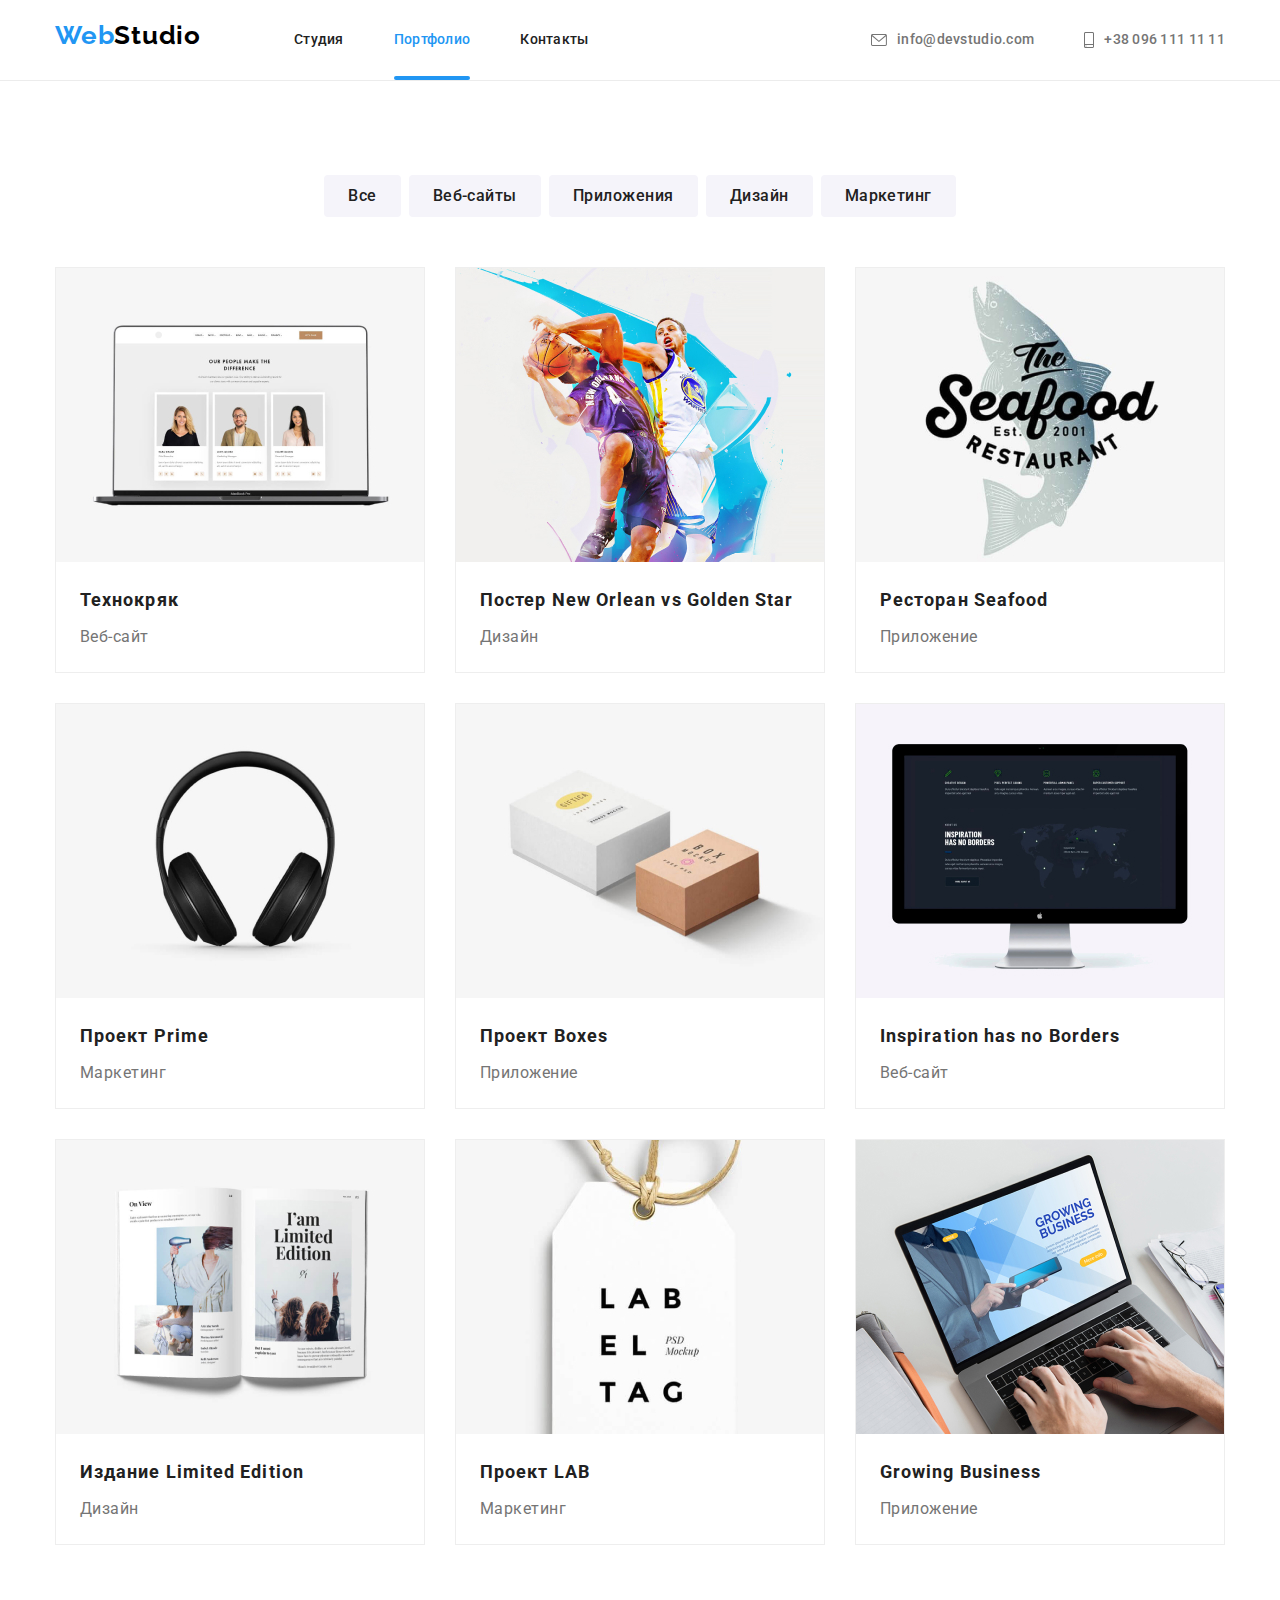
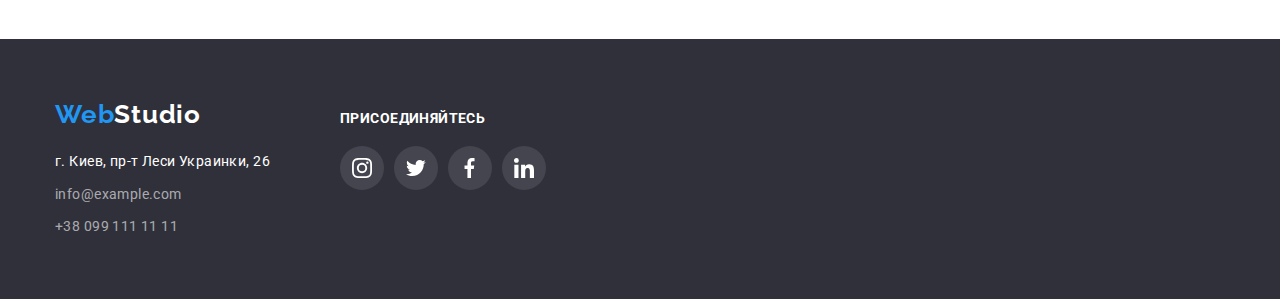
==== portfolio.html @ 7f2e3538 "перенос файлов из прошлой д/з" ====
<!DOCTYPE html>
<html lang="ru">
  <head>
    <meta charset="UTF-8" />
    <meta http-equiv="X-UA-Compatible" content="IE=edge" />
    <meta name="viewport" content="width=device-width, initial-scale=1.0" />
    <title>WebStudio</title>
    <link
      href="https://fonts.googleapis.com/css2?family=Raleway:wght@700&family=Roboto:wght@400;500;700&display=swap"
      rel="stylesheet"
    />
    <link
      rel="stylesheet"
      href="https://cdnjs.cloudflare.com/ajax/libs/modern-normalize/1.1.0/modern-normalize.min.css"
    />
    <link rel="stylesheet" href="./css/main.css" />
    <!-- <link rel="stylesheet" href="./css/common.css" /> -->
  </head>
  <body>
    <!-- Шапка сайта -->
    <header class="header">
      <div class="container header-container">
        <nav class="flex-nav">
          <a href="" class="logo-header"><span class="blue">Web</span>Studio</a>
          <ul class="header-list list">
            <li class="item">
              <a href="./index.html" class="nav-link">Студия</a>
            </li>
            <li class="item">
              <a href="./portfolio.html" class="nav-link current">Портфолио</a>
            </li>
            <li class="item"><a href="" class="nav-link">Контакты</a></li>
          </ul>
        </nav>
        <div class="contacts-container">
          <ul class="contacts-list list">
            <li class="item">
              <a href="mailto:info@devstudio.com" class="link">
                <svg class="icon-envelope">
                  <use href="./images/icon-svg/sprite.svg#icon-envelope"></use>
                </svg>
                info@devstudio.com
              </a>
            </li>
            <li class="item">
              <a href="tel:+380961111111" class="link">
                <svg class="icon-smartphone">
                  <use href="./images/icon-svg/sprite.svg#icon-smartphone"></use>
                </svg>
                +38 096 111 11 11
              </a>
            </li>
          </ul>
        </div>
      </div>
    </header>

    <!-- Секция Main -->
    <main>
      <section class="section-padding">
        <div class="container">
          <ul class="section-margin">
            <li class="blue-button link">
              <button type="button" class="colour-button link">Все</button>
            </li>
            <li class="blue-button link">
              <button type="button" class="colour-button link">Веб-сайты</button>
            </li>
            <li class="blue-button link">
              <button type="button" class="colour-button link">Приложения</button>
            </li>
            <li class="blue-button link">
              <button type="button" class="colour-button link">Дизайн</button>
            </li>
            <li class="blue-button link">
              <button type="button" class="colour-button link">Маркетинг</button>
            </li>
          </ul>
          <ul class="main-flex">
            <li class="item">
              <div class="galery-thumb">
                <img src="./images/tech.jpg" alt="Технокряк" width="370px" />
                <p class="thumb-text">
                  Технокряк это современная площадка распространения коронавируса. Компании
                  используют эту платформу для цифрового шпионажа и атак на защищённые сервера
                  конкурентов.
                </p>
              </div>
              <div class="main-padding">
                <h3 class="heading-title">Технокряк</h3>
                <p class="text-title">Веб-сайт</p>
              </div>
            </li>
            <li class="item">
              <div class="galery-thumb">
                <img src="./images/neworlean.jpg" alt="Баскетбол" width="370px" />
                <p class="thumb-text">
                  Технокряк это современная площадка распространения коронавируса. Компании
                  используют эту платформу для цифрового шпионажа и атак на защищённые сервера
                  конкурентов.
                </p>
              </div>
              <div class="main-padding">
                <h3 class="heading-title">Постер New Orlean vs Golden Star</h3>
                <p class="text-title">Дизайн</p>
              </div>
            </li>
            <li class="item">
              <div class="galery-thumb">
                <img src="./images/seafood.jpg" alt="Рыба" width="370px" />
                <p class="thumb-text">
                  Технокряк это современная площадка распространения коронавируса. Компании
                  используют эту платформу для цифрового шпионажа и атак на защищённые сервера
                  конкурентов.
                </p>
              </div>
              <div class="main-padding">
                <h3 class="heading-title">Ресторан Seafood</h3>
                <p class="text-title">Приложение</p>
              </div>
            </li>
            <li class="item">
              <div class="galery-thumb">
                <img src="./images/prime.jpg" alt="Наушники" width="370px" />
                <p class="thumb-text">
                  Технокряк это современная площадка распространения коронавируса. Компании
                  используют эту платформу для цифрового шпионажа и атак на защищённые сервера
                  конкурентов.
                </p>
              </div>
              <div class="main-padding">
                <h3 class="heading-title">Проект Prime</h3>
                <p class="text-title">Маркетинг</p>
              </div>
            </li>
            <li class="item">
              <div class="galery-thumb">
                <img src="./images/boxes.jpg" alt="Коробка" width="370px" />
                <p class="thumb-text">
                  Технокряк это современная площадка распространения коронавируса. Компании
                  используют эту платформу для цифрового шпионажа и атак на защищённые сервера
                  конкурентов.
                </p>
              </div>
              <div class="main-padding">
                <h3 class="heading-title">Проект Boxes</h3>
                <p class="text-title">Приложение</p>
              </div>
            </li>
            <li class="item">
              <div class="galery-thumb">
                <img src="./images/borders.jpg" alt="Компьютер" width="370px" />
                <p class="thumb-text">
                  Технокряк это современная площадка распространения коронавируса. Компании
                  используют эту платформу для цифрового шпионажа и атак на защищённые сервера
                  конкурентов.
                </p>
              </div>
              <div class="main-padding">
                <h3 class="heading-title">Inspiration has no Borders</h3>
                <p class="text-title">Веб-сайт</p>
              </div>
            </li>
            <li class="item">
              <div class="galery-thumb">
                <img src="./images/edition.jpg" alt="Журнал" width="370px" />
                <p class="thumb-text">
                  Технокряк это современная площадка распространения коронавируса. Компании
                  используют эту платформу для цифрового шпионажа и атак на защищённые сервера
                  конкурентов.
                </p>
              </div>
              <div class="main-padding">
                <h3 class="heading-title">Издание Limited Edition</h3>
                <p class="text-title">Дизайн</p>
              </div>
            </li>
            <li class="item">
              <div class="galery-thumb">
                <img src="./images/lab.jpg" alt="Проект" />
                <p class="thumb-text">
                  Технокряк это современная площадка распространения коронавируса. Компании
                  используют эту платформу для цифрового шпионажа и атак на защищённые сервера
                  конкурентов.
                </p>
              </div>
              <div class="main-padding">
                <h3 class="heading-title">Проект LAB</h3>
                <p class="text-title">Маркетинг</p>
              </div>
            </li>
            <li class="item">
              <div class="galery-thumb">
                <img src="./images/growing.jpg" alt="Ноутбук" />
                <p class="thumb-text">
                  Технокряк это современная площадка распространения коронавируса. Компании
                  используют эту платформу для цифрового шпионажа и атак на защищённые сервера
                  конкурентов.
                </p>
              </div>
              <div class="main-padding">
                <h3 class="heading-title">Growing Business</h3>
                <p class="text-title">Приложение</p>
              </div>
            </li>
          </ul>
        </div>
      </section>
    </main>

    <!-- Футер -->
    <footer class="foot">
      <div class="container footer-container">
        <div class="foot-container">
          <a href="" class="logo-second"
            ><span class="blue">Web</span><span class="white">Studio</span></a
          >
          <address class="adress">
            <a href="https://goo.gl/maps/Da8S7tGWQW27He1X6" class="foot-title" target="_blank">
              г. Киев, пр-т Леси Украинки, 26</a
            >
            <a href="mailto:info@example.com" class="link">info@example.com</a>
            <a href="tel:+380991111111" class="link">+38 099 111 11 11</a>
          </address>
        </div>
        <div class="follow-container">
          <p class="follow">Присоединяйтесь</p>
          <ul class="follow-title">
            <li class="follow-list">
              <a href="" class="follow-icon"
                ><svg class="network-icon">
                  <use href="./images/icon-svg/sprite.svg#icon-instagram"></use></svg
              ></a>
            </li>
            <li class="follow-list">
              <a href="" class="follow-icon"
                ><svg class="network-icon">
                  <use href="./images/icon-svg/sprite.svg#icon-twitter"></use></svg
              ></a>
            </li>
            <li class="follow-list">
              <a href="" class="follow-icon"
                ><svg class="network-icon">
                  <use href="./images/icon-svg/sprite.svg#icon-facebook"></use></svg
              ></a>
            </li>
            <li class="follow-list">
              <a href="" class="follow-icon"
                ><svg class="network-icon">
                  <use href="./images/icon-svg/sprite.svg#icon-linkedin"></use></svg
              ></a>
            </li>
          </ul>
        </div>
      </div>
    </footer>
  </body>
</html>
---- css/main.css ----
/* Цвет основного текста #212121 */
/* Вторичный цвет текста #757575 */
/* Белый цвет #FFFFFF */
/* Акцент #2196F3 */
/* Цвет для контактной информации rgba(255, 255, 255, 0.6); */
/* Первичный цвет фона #FFFFFF */
/* Вторичный цвет фона #2F303A */
/* Третьичный цвет фона #F5F4FA */

:root {
  --primary-text-color: #212121;
  --secondary-text-color: #757575;
  --accent-color: #2196f3;
  --contact-color: rgba(255, 255, 255, 0.6);
  --primary-white-color: #ffffff;
  --primaty-icon-color: #afb1b8;
  --primary-bg-icon: #44454e;
  --button-color: #f5f4fa;
}

body {
  background-color: var(--primary-white-color);
  color: var(--primary-text-color);
  font-family: Roboto, sans-serif;
}
/* Утилиты */
ul {
  list-style: none;
  padding: 0;
  margin: 0;
}
p {
  margin: 0;
}
a {
  text-decoration: none;
}
img {
  display: block;
}
.container {
  margin-left: auto;
  margin-right: auto;
  width: 1200px;
  padding-left: 15px;
  padding-right: 15px;
  /* outline: 2px solid tomato; */
}
.section {
  padding-top: 94px;
  padding-bottom: 94px;
}

/* Шапка сайта */

.header {
  background-color: var(--primary-white-color);
  border-bottom: 1px solid #ececec;
}
.header-container {
  display: flex;
  align-items: center;
}
.flex-nav {
  display: flex;
  align-items: baseline;
}

.logo-header {
  color: #000000;

  font-family: Raleway, sans-serif;
  font-weight: 700;
  font-size: 26px;
  line-height: 1.19;
  letter-spacing: 0.03em;
  text-decoration: none;

  margin-right: 93px;
}
.blue {
  color: var(--accent-color);
}
.white {
  color: var(--primary-white-color);
}

/* SVG-sprite header */

.link {
  display: flex;
  align-items: center;
  fill: var(--secondary-text-color);
}
.link:hover,
.link:focus {
  fill: var(--accent-color);
}
.icon-envelope {
  width: 16px;
  height: 12px;
  fill: currentColor;
  margin-right: 10px;
}
.icon-smartphone {
  width: 10px;
  height: 16px;
  fill: currentColor;
  margin-right: 10px;
}

/* Навигация */

.header-list {
  display: flex;
}

.header-list .item {
  margin-right: 50px;
}
.header-list .item:last-child {
  margin-right: 0;
}

.header-list .nav-link {
  position: relative;
  padding-top: 32px;
  padding-bottom: 32px;
  display: block;

  color: var(--primary-text-color);

  font-weight: 500;
  font-size: 14px;
  line-height: 1.14;
  letter-spacing: 0.02em;
  text-decoration: none;

  transition: color 250ms cubic-bezier(0.4, 0, 0.2, 1);
}
.nav-link.current::after {
  content: "";

  position: absolute;
  left: 0;
  bottom: 0;
  width: 100%;
  height: 4px;

  border-radius: 2px;
  background-color: var(--accent-color);
}
.nav-link.current:hover::after {
}
.nav-link.current {
  color: var(--accent-color);
}

.header-list .nav-link:hover,
.header-list .nav-link:focus {
  color: var(--accent-color);
}

button {
  font-family: inherit;
}

/* Контакты */

.contacts-container {
  margin-left: auto;
}
.contacts-list {
  display: flex;
  align-items: center;
}

.contacts-list .item + .item {
  margin-left: 50px;
}

/* .main {
  display: flex;
  align-items: center;
} */

.contacts-list .link {
  color: var(--secondary-text-color);

  font-weight: 500;
  font-size: 14px;
  line-height: 1.14;
  letter-spacing: 0.02em;
  text-decoration: none;

  padding-top: 32px;
  padding-bottom: 32px;

  transition: color 250ms cubic-bezier(0.4, 0, 0.2, 1);
}
.contacts-list .link:hover,
.contacts-list .link:focus {
  color: var(--accent-color);
}
/* Шапка сайта конец */

/* Hero */
.hero {
  background-color: #2f303a;

  padding-top: 200px;
  padding-bottom: 200px;

  text-align: center;
}
/* Overlay */
.overlay {
  max-width: 1600px;
  height: 600px;

  margin-left: auto;
  margin-right: auto;

  background-size: cover;
  background-repeat: no-repeat;
  background-position: center;
  background-image: linear-gradient(to right, rgba(47, 48, 58, 0.4), rgba(47, 48, 58, 0.4)),
    url(../images/overlay.jpg);
}
.hero-title {
  color: var(--primary-white-color);

  font-weight: 900;
  font-size: 44px;
  line-height: 1.36;
  letter-spacing: 0.06em;
  text-transform: uppercase;
  width: 696px;
  height: 120px;
  margin-left: auto;
  margin-right: auto;

  margin-top: 0px;
  margin-bottom: 30px;
}

/* Button */
.primary-button {
  color: var(--primary-white-color);
  background-color: var(--accent-color);

  font-weight: 700;
  font-size: 16px;
  line-height: 30px;
  align-items: center;
  text-align: center;
  letter-spacing: 0.06em;
  border-radius: 4px;

  padding: 10px 32px;
  min-width: 200px;
  border-color: transparent;
  cursor: pointer;
  transition: color 250ms cubic-bezier(0.4, 0, 0.2, 1) 250ms,
    background-color 250ms cubic-bezier(0.4, 0, 0.2, 1); */
  
}
.primary-button:hover,
.primary-button:focus {
  background-color: var(--primary-white-color);
  color: var(--accent-color);
  
}

/* Модальное окно */
.backdrop {
  position: fixed;
  top: 0;
  left: 50%;
  transform: translateX(-50%);
  height: 100vh;
  width: 100vw;
  background-color: rgba(0, 0, 0, 0.2);
  transition: opacity 400ms ease-in-out, visibility 400ms ease-in-out;
}

.backdrop.is-hidden {
  opacity: 0;
  pointer-events: none;
  visibility: hidden;
}

.modal {
  position: absolute;
  top: 50%;
  left: 50%;
  transform: translate(-50%, -50%);
  border-radius: 10px;

  min-width: 528px;
  min-height: 581px;

  background-color: var(--primary-white-color);

  transition: 500ms cubic-bezier(0.34, 1.56, 0.64, 1);
}

.button-close {
  position: absolute;
  top: 8px;
  right: 8px;

  width: 30px;
  height: 30px;

  border: 1px solid rgba(0, 0, 0, 0.1);
  border-radius: 50%;
  background-color: var(--primary-white-color);
  cursor: pointer;
}

.icon-close {
  width: 11px;
  height: 11px;
}

/* Конец Hero */

/* Секция преимущества */

.peculiarities {
  padding-top: 94px;
}
.peculiarities-list {
  display: flex;
  align-items: center;
}

.peculiarities-item {
  margin-right: 30px;
  width: 270px;
}
.peculiarities-item:last-child {
  margin-right: 0;
}

.peculiarities-title {
  color: var(--primary-text-color);

  font-weight: 700;
  font-size: 14px;
  line-height: 1.14;
  letter-spacing: 0.03em;
  text-transform: uppercase;

  margin-top: 0px;
  margin-bottom: 10px;
}

.peculiarities-text {
  color: var(--secondary-text-color);

  font-weight: 400;
  font-size: 14px;
  line-height: 1.71;
  letter-spacing: 0.03em;

  margin-top: 0px;
  margin-bottom: 0px;
}
/* SVG-sprite benefits */
.container-icon {
  display: flex;
  justify-content: center;
  align-items: center;
  width: 270px;
  height: 120px;
  background-color: #f5f4fa;
  border-radius: 4px;
  margin-right: 30px;
  margin-bottom: 30px;
}
.container-icon:hover {
  box-shadow: 0px 1px 1px rgba(0, 0, 0, 0.12), 0px 4px 4px rgba(0, 0, 0, 0.06),
    1px 4px 6px rgba(0, 0, 0, 0.16);
}
.icon-antenna {
  width: 70px;
  height: 70px;
  fill: inherit;
}
.icon-clock {
  width: 70px;
  height: 70px;
  fill: inherit;
}
.icon-diagram {
  width: 70px;
  height: 70px;
  fill: inherit;
}
.icon-astronaut {
  width: 70px;
  height: 70px;
  fill: inherit;
}
/* Конец секции преимущества */

/* Секция чем мы занимаемся */
.work-title {
  font-family: Roboto;
  font-style: normal;
  font-weight: 700;
  font-size: 36px;
  line-height: 1.16;
  text-align: center;
  letter-spacing: 0.03em;

  margin-top: 0px;
  margin-bottom: 50px;
}
.work-list {
  display: flex;
  justify-content: center;
  align-items: center;
}
.work-list > .item {
  margin-right: 30px;
  position: relative;
}
.work-list > .item:last-child {
  margin-right: 0;
}
.work-annexes {
  position: absolute;
  right: 0;
  left: 0;
  bottom: 0;

  padding: 27px 82px;
  margin: 0;

  font-family: Roboto;
  font-style: normal;
  font-weight: bold;
  font-size: 14px;
  line-height: 1.14;
  text-align: center;
  letter-spacing: 0.03em;
  text-transform: uppercase;

  background-color: rgba(47, 48, 58, 0.8);
  color: var(--primary-white-color);
}

/* Секция Наша Команда */
.team {
  background-color: #f5f4fa;
}
.command-title {
  color: var(--primary-text-color);

  font-weight: 700;
  font-size: 36px;
  line-height: 1.16;
  text-align: center;
  letter-spacing: 0.03em;

  margin-top: 0;
  margin-bottom: 50px;
}
.leader-list {
  display: flex;
  justify-content: center;
  align-items: center;

  color: var(--secondary-text-color);

  font-weight: 400;
  font-size: 16px;
  line-height: 1.18;
  letter-spacing: 0.03em;
}
.leader-list > .item {
  text-align: center;
  margin-right: 30px;

  background-color: #ffffff;
  box-shadow: 0px 1px 3px rgba(0, 0, 0, 0.12), 0px 1px 1px rgba(0, 0, 0, 0.14),
    0px 2px 1px rgba(0, 0, 0, 0.2);
  border-radius: 0px 0px 4px 4px;
}
.leader-list > .item:last-child {
  margin-right: 0;
}
.team-padding {
  padding-top: 30px;
  padding-bottom: 30px;
}
.team-title {
  color: var(--primary-text-color);

  font-weight: 500;
  font-size: 16px;
  line-height: 1.18;
  letter-spacing: 0.03em;
  margin-top: 0;

  margin-bottom: 10px;
}
.team-text {
  font-weight: normal;
  font-size: 16px;
  line-height: 1.18;
  text-align: center;
  letter-spacing: 0.03em;
  color: var(--secondary-text-color);
}

.icon-item + .icon-item {
  margin-left: 10px;
}
/* SVG-sprite our team */
.team-network {
  display: flex;
  justify-content: center;
  align-items: center;
}
.link-social {
  color: var(--primaty-icon-color);
  border-radius: 50%;
  width: 44px;
  height: 44px;
  display: flex;
  justify-content: center;
  align-items: center;
  margin-top: 16px;
  transition: color 250ms cubic-bezier(0.4, 0, 0.2, 1),
    background-color 250ms cubic-bezier(0.4, 0, 0.2, 1);
}

.link-social:hover,
.link-social:focus {
  background-color: var(--accent-color);
  color: var(--primary-white-color);
}
.social-icon {
  fill: currentColor;
  width: 20px;
  height: 20px;
}
/* Конец секции Наша Команда */

/* Секция клиенты */
.client-title {
  font-weight: 700;
  font-size: 36px;
  line-height: 1.16;
  text-align: center;
  letter-spacing: 0.03em;
  margin-top: 0;
  margin-bottom: 50px;

  color: var(--primary-text-color);
}
.clients-list {
  display: flex;
  justify-content: center;
  align-items: center;
}
.clients-link {
  color: var(--primaty-icon-color);
  border: 1px solid var(--primaty-icon-color);
  border-radius: 4px;
  width: 170px;
  height: 92px;
  display: flex;
  justify-content: center;
  align-items: center;
  margin-right: 30px;
  transition: color 250ms cubic-bezier(0.4, 0, 0.2, 1),
    border-color 250ms cubic-bezier(0.4, 0, 0.2, 1);
}
.clients-link:hover,
.clients-link:focus {
  color: var(--accent-color);
  border-color: var(--accent-color);
}
.clients-icon {
  fill: currentColor;
  width: 106px;
  height: 60px;
}
/* SVG-sprite clients */

.icon-clients {
  color: var(--primaty-icon-color);
  border: 1px solid var(--primaty-icon-color);
  border-radius: 4px;
  width: 170px;
  height: 92px;
  display: flex;
  justify-content: center;
  align-items: center;
  margin-right: 30px;
}
.icon-clients:hover,
.icon-clients:focus {
  color: var(--accent-color);
  border-color: var(--accent-color);
}
.icon-company {
  fill: currentColor;
  width: 106px;
  height: 60px;
}
/* Конец секции клиенты */

/* Футер */

.logo-second {
  color: #000000;

  font-family: Raleway, sans-serif;
  font-weight: 700;
  font-size: 26px;
  line-height: 1.19;
  letter-spacing: 0.03em;
  text-decoration: none;
}
.foot {
  background-color: #2f303a;

  padding-top: 60px;
  padding-bottom: 60px;
}
.foot-title {
  color: var(--primary-white-color);

  font-family: Roboto;
  font-style: normal;
  font-weight: 400;
  font-size: 14px;
  line-height: 1.71;
  letter-spacing: 0.03em;

  margin-top: 20px;
  margin-bottom: 9px;
}

.adress {
  color: var(--contact-color);

  display: flex;
  flex-direction: column;
  align-items: baseline;
}

.adress .link:hover,
.adress .link:focus {
  color: var(--accent-color);
}
.adress .link {
  color: var(--contact-color);
  font-family: Roboto;
  font-style: normal;
  font-weight: 400;
  font-size: 14px;
  line-height: 1.71;
  letter-spacing: 0.03em;
  text-decoration: none;
  transition: color 250ms cubic-bezier(0.4, 0, 0.2, 1);
}
.adress > .link {
  margin-bottom: 9px;
}
.adress > .link:last-child {
  margin-bottom: 0;
}
.footer-container {
  align-items: baseline;
  display: flex;
}
/* Присоединяйтесь */
.follow {
  font-family: Roboto;
  font-style: normal;
  font-weight: bold;
  font-size: 14px;
  line-height: 16px;
  letter-spacing: 0.03em;
  text-transform: uppercase;
  color: var(--primary-white-color);
  margin-bottom: 20px;
}

/* SVG-icon follow */
.follow-title {
  display: flex;
  justify-content: center;
  align-items: center;
}
.follow-icon {
  width: 44px;
  height: 44px;
  border-radius: 50%;
  display: flex;
  justify-content: center;
  align-items: center;
  color: var(--primary-white-color);
  background-color: var(--primary-bg-icon);
  transition: background-color 250ms cubic-bezier(0.4, 0, 0.2, 1);
}

.follow-icon:hover,
.follow-icon:focus {
  background-color: var(--accent-color);
}
.follow-list + .follow-list {
  margin-left: 10px;
}

.network-icon {
  fill: currentColor;
  width: 20px;
  height: 20px;
}
.follow-container {
  margin-left: 70px;
}

/* Portfolio */

/* Кнопки */
.section-margin > .blue-button + .blue-button {
  margin-left: 8px;
}

.colour-button {
  color: var(--primary-text-color);
  background-color: var(--button-color);

  font-style: normal;
  font-weight: 500;
  font-size: 16px;
  line-height: 1.62;
  letter-spacing: 0.03em;
  padding: 6px 22px;
  border-radius: 4px;
  transition: box-shadow 250ms cubic-bezier(0.4, 0, 0.2, 1),
    color 250ms cubic-bezier(0.4, 0, 0.2, 1), background-color 250ms cubic-bezier(0.4, 0, 0.2, 1);
  border-color: var(--button-color);

  display: inline-block;
  border-color: transparent;
  cursor: pointer;
}
.blue-button .link:hover,
.blue-button .link:focus {
  color: var(--primary-white-color);
  background-color: var(--accent-color);
  box-shadow: 0px 3px 1px rgba(0, 0, 0, 0.1), 0px 1px 2px rgba(0, 0, 0, 0.08),
    0px 2px 2px rgba(0, 0, 0, 0.12);
}

/* Секция Галерея */
/* ovelay gallery */

.galery-thumb {
  position: relative;
  overflow: hidden;
}

.thumb-text {
  position: absolute;
  top: 0;
  left: 0;
  width: 100%;
  height: 100%;

  padding: 63px 24px;
  margin: 0;

  font-family: Roboto;
  font-style: normal;
  font-weight: normal;
  font-size: 18px;
  line-height: 1.56;
  letter-spacing: 0.03em;

  color: var(--primary-white-color);
  background-color: rgba(33, 150, 243, 0.9);

  transform: translatey(-100%);
  transition: transform 250ms cubic-bezier(0.4, 0, 0.2, 1);
}

.main-flex {
  display: flex;
  flex-wrap: wrap;
  justify-content: center;
  align-items: center;
}
.main-flex > .item {
  width: calc((100% - 60px) / 3);
  margin-right: 30px;
  margin-bottom: 30px;
  transition: box-shadow 250ms cubic-bezier(0.4, 0, 0.2, 1);

  border: 1px solid #eeeeee;
}

.main-flex > .item:hover {
  box-shadow: 0px 1px 1px rgba(0, 0, 0, 0.12), 0px 4px 4px rgba(0, 0, 0, 0.06),
    1px 4px 6px rgba(0, 0, 0, 0.16);
}
.main-flex > .item:hover .thumb-text {
  transform: translatey(0%);
}

.main-flex > .item:nth-child(3n) {
  margin-right: 0;
}
.main-flex > .item:nth-last-child(-n + 3) {
  margin-bottom: 0;
}

.heading-title {
  color: var(--primary-text-color);

  font-style: normal;
  font-weight: 700;
  font-size: 18px;
  line-height: 2;
  letter-spacing: 0.06em;
  margin-top: 0;
  margin-bottom: 4px;
}
.text-title {
  color: var(--secondary-text-color);

  font-style: normal;
  font-weight: 400;
  font-size: 16px;
  line-height: 1.87;
  letter-spacing: 0.03em;
  margin-top: 0;
  margin-bottom: 0;
}
.main-padding {
  padding-top: 20px;
  padding-bottom: 20px;
  padding-left: 24px;
  padding-right: 24px;
}

.section-padding {
  padding-top: 94px;
  padding-bottom: 94px;
}

.section-margin {
  display: flex;
  justify-content: center;
  align-items: center;
  margin-bottom: 50px;
}
---- css/common.css ----
/* Цвет основного текста #212121 */
/* Вторичный цвет текста #757575 */
/* Белый цвет #FFFFFF */
/* Акцент #2196F3 */
/* Цвет для контактной информации rgba(255, 255, 255, 0.6); */
/* Цвет для кнопок #F5F4FA */
/* Вторичный цвет фона #2F303A */
/* Цвет для фона конопок #F5F4FA */

:root {
  --primary-text-color: #212121;
  --secondary-text-color: #757575;
  --accent-color: #2196f3;
  --contact-color: rgba(255, 255, 255, 0.6);
  --primary-white-color: #ffffff;
  --button-color: #f5f4fa;
}

body {
  background-color: var(--primary-white-color);
  color: var(--primary-text-color);
  font-family: Roboto, sans-serif;
}
ul {
  list-style: none;
  padding: 0;
  margin: 0;
}

.container {
  margin-left: auto;
  margin-right: auto;
  width: 1200px;
  padding-left: 15px;
  padding-right: 15px;
  /* outline: 2px solid tomato; */
}

/* Шапка сайта */

/* Навигация */
.site-nav {
  display: flex;
}
.site-nav > .item + .item {
  margin-left: 50px;
}
.site-nav .link {
  color: var(--primary-text-color);

  font-style: normal;
  font-weight: 500;
  font-size: 14px;
  line-height: 1.14;
  letter-spacing: 0.02em;
  text-decoration: none;

  padding-top: 32px;
  padding-bottom: 32px;
}
.site-nav .link:hover,
.site-nav .link:focus {
  color: var(--accent-color);
}
.site-nav .link.current {
  color: var(--accent-color);
}

/* Контакты */

.contacts {
  display: flex;
  margin-left: auto;
}
.contacts > .item + .item {
  margin-left: 50px;
}

.contacts .link {
  color: var(--secondary-text-color);

  font-style: normal;
  font-weight: 500;
  font-size: 14px;
  line-height: 1.14;
  letter-spacing: 0.02em;
  text-decoration: none;

  padding-top: 32px;
  padding-bottom: 32px;
}
.contacts .link:hover,
.contacts .link:focus {
  color: var(--accent-color);
}

/* Футер */
.foot {
  background-color: #2f303a;

  padding-top: 60px;
  padding-bottom: 60px;
}
.logotip {
  color: var(--primary-white-color);

  font-family: Raleway;
  font-style: normal;
  font-weight: 700;
  font-size: 26px;
  line-height: 1.19;
  letter-spacing: 0.03em;
  text-decoration: none;
}
.blue {
  color: var(--accent-color);
}
.foot-title {
  color: var(--primary-white-color);

  text-decoration: none;
  font-style: normal;
  font-weight: 400;
  font-size: 14px;
  line-height: 1.71;
  letter-spacing: 0.03em;

  margin-top: 20px;
  margin-bottom: 9px;
}
.foot-colour {
  color: var(--contact-color);

  font-style: normal;
  font-weight: 400;
  font-size: 14px;
  line-height: 1.71;
  letter-spacing: 0.03em;
  text-decoration: none;

  display: flex;
  flex-direction: column;
  margin-bottom: 9px;
  align-items: baseline;
}
.foot-colour:last-child {
  margin-bottom: 0;
}
.foot-colour .link:hover,
.foot-colour .link:focus {
  color: var(--accent-color);
}

.footer-container {
  display: flex;
  align-items: baseline;
}
/* SVG-sprite header */
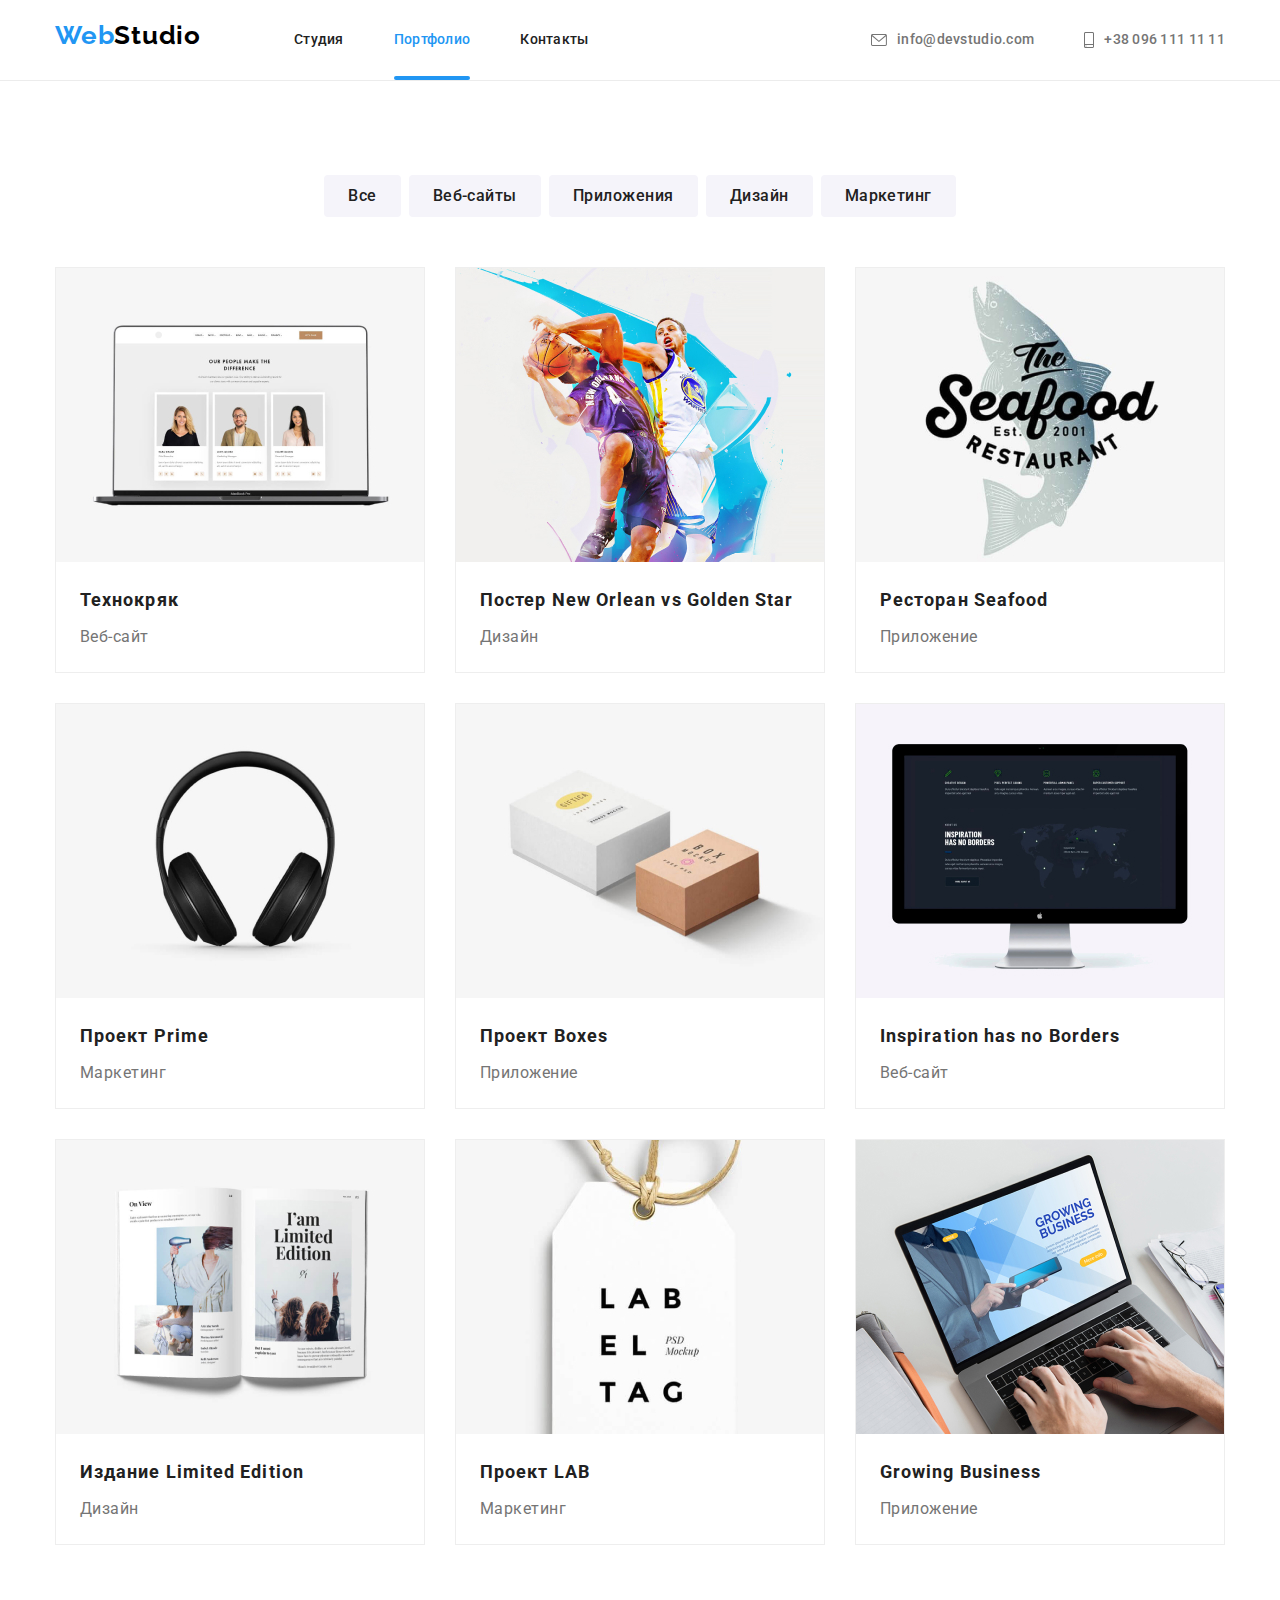
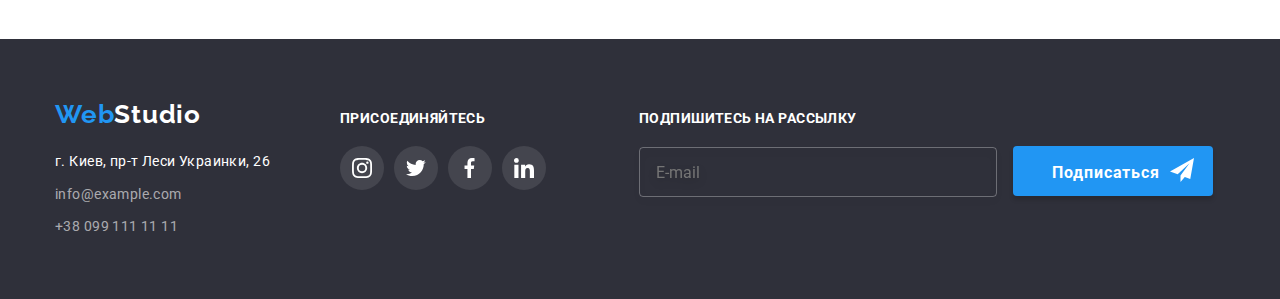
==== commit 6b182780: "выполнение 6 д/з - разметка форм" ====
--- a/portfolio.html
+++ b/portfolio.html
@@ -252,6 +252,18 @@
             </li>
           </ul>
         </div>
+        <form class="follow-email-container">
+          <label for="mail" class="follow mail-text">Подпишитесь на рассылку</label>
+          <div class="btn-container">
+            <input type="email" name="mail" id="mail" class="follow-input" placeholder="E-mail" />
+            <button type="submit" class="follow-btn">
+              Подписаться
+              <svg width="24" height="24" class="icon-send">
+                <use href="./images/icon-svg/new-sprite.svg#icon-icon-send"></use>
+              </svg>
+            </button>
+          </div>
+        </form>
       </div>
     </footer>
   </body>
--- a/css/main.css
+++ b/css/main.css
@@ -38,6 +38,17 @@
 img {
   display: block;
 }
+.visually-hidden {
+  position: absolute;
+  width: 1px;
+  height: 1px;
+  margin: -1px;
+  padding: 0;
+  overflow: hidden;
+  border: 0;
+  clip: rect(0 0 0 0);
+}
+
 .container {
   margin-left: auto;
   margin-right: auto;
@@ -262,14 +273,12 @@
   border-color: transparent;
   cursor: pointer;
   transition: color 250ms cubic-bezier(0.4, 0, 0.2, 1) 250ms,
-    background-color 250ms cubic-bezier(0.4, 0, 0.2, 1); */
-  
+    background-color 250ms cubic-bezier(0.4, 0, 0.2, 1);
 }
 .primary-button:hover,
 .primary-button:focus {
   background-color: var(--primary-white-color);
   color: var(--accent-color);
-  
 }
 
 /* Модальное окно */
@@ -296,6 +305,7 @@
   left: 50%;
   transform: translate(-50%, -50%);
   border-radius: 10px;
+  padding: 40px;
 
   min-width: 528px;
   min-height: 581px;
@@ -322,6 +332,160 @@
 .icon-close {
   width: 11px;
   height: 11px;
+  transition: fill 250ms cubic-bezier(0.4, 0, 0.2, 1);
+}
+
+.button-close:hover,
+.button-close:focus {
+  fill: var(--accent-color);
+}
+
+/* Разметка фона модалки */
+
+.form-item {
+  font-family: Roboto;
+  font-style: normal;
+  font-weight: bold;
+  font-size: 20px;
+  line-height: 23px;
+  text-align: center;
+  letter-spacing: 0.03em;
+
+  margin-bottom: 12px;
+
+  color: var(--primary-text-color);
+}
+.form-field {
+  display: flex;
+  flex-direction: column;
+  margin-bottom: 10px;
+}
+.form-text {
+  font-family: Roboto;
+  text-align: left;
+  font-style: normal;
+  font-weight: normal;
+  font-size: 12px;
+  line-height: 0.85;
+  letter-spacing: 0.01em;
+  display: inline-block;
+
+  color: var(--secondary-text-color);
+
+  margin-bottom: 4px;
+}
+.form-textarea:hover,
+.form-textarea:focus {
+  border-color: var(--accent-color);
+}
+.form-input {
+  width: 448px;
+  height: 40px;
+  padding-left: 30px;
+  border: 1px solid rgba(33, 33, 33, 0.2);
+  border-radius: 4px;
+  outline: none;
+  transition: border-color 250ms cubic-bezier(0.4, 0, 0.2, 1),
+    fill 250ms cubic-bezier(0.4, 0, 0.2, 1);
+}
+.form-input:hover,
+.form-input:focus {
+  border-color: var(--accent-color);
+}
+.form-input:hover + .icon-field {
+  fill: var(--accent-color);
+}
+.input-wrapper {
+  position: relative;
+}
+.icon-field {
+  position: absolute;
+  top: 50%;
+  left: 0px;
+  transform: translateY(-50%);
+  margin-left: 12px;
+  width: 18px;
+  height: 18px;
+}
+.textarea-field {
+  display: flex;
+  flex-direction: column;
+}
+.form-textarea {
+  width: 448px;
+  height: 120px;
+  margin-bottom: 20px;
+  padding: 12px 16px;
+
+  border: 1px solid rgba(33, 33, 33, 0.2);
+  border-radius: 4px;
+  resize: none;
+  outline: none;
+}
+.form-textarea::placeholder {
+  font-family: Roboto;
+  font-style: normal;
+  font-weight: normal;
+  font-size: 12px;
+  line-height: 0.85;
+  letter-spacing: 0.01em;
+
+  color: rgba(117, 117, 117, 0.5);
+}
+.input-policy:checked + .policy-form:after {
+  transform: translate(16px);
+}
+.policy-form {
+  position: relative;
+  display: flex;
+  align-items: center;
+  text-align: left;
+  margin-bottom: 30px;
+  font-size: 14px;
+  line-height: 1.71;
+  letter-spacing: 0.03em;
+  color: #757575;
+}
+.policy-form::before {
+  content: "";
+  display: block;
+  width: 40px;
+  height: 22px;
+  border: 1px solid rgba(33, 33, 33, 0.2);
+  border-radius: 50px;
+  margin-right: 5px;
+}
+.policy-form::after {
+  content: "";
+  position: absolute;
+  width: 18px;
+  height: 18px;
+  border-radius: 50%;
+  background-color: var(--accent-color);
+  left: 3px;
+  top: 3px;
+  transition: transform 250ms cubic-bezier(0.4, 0, 0.2, 1);
+}
+
+.link-policy {
+  color: var(--accent-color);
+  text-decoration: underline;
+}
+.form-btn {
+  font-family: Roboto;
+  font-style: normal;
+  font-weight: bold;
+  font-size: 16px;
+  line-height: 1.87;
+  letter-spacing: 0.06em;
+
+  padding: 10px 55px;
+  color: var(--primary-white-color);
+  background-color: var(--accent-color);
+  box-shadow: 0px 4px 4px rgba(0, 0, 0, 0.15);
+  border-radius: 4px;
+  border-color: transparent;
+  cursor: pointer;
 }
 
 /* Конец Hero */
@@ -729,6 +893,50 @@
   margin-left: 70px;
 }
 
+.follow-email-container {
+  display: flex;
+  flex-direction: column;
+  margin-left: 93px;
+}
+.mail-text {
+  width: 219px;
+}
+.follow-input {
+  width: 358px;
+  height: 50px;
+  padding: 15px 16px;
+  border: 1px solid rgba(255, 255, 255, 0.3);
+  filter: drop-shadow(0px 4px 4px rgba(0, 0, 0, 0.15));
+  border-radius: 4px;
+  background-color: transparent;
+  margin-right: 12px;
+  outline: transparent;
+  color: red;
+}
+.follow-btn {
+  position: relative;
+  font-family: Roboto;
+  font-style: normal;
+  font-weight: bold;
+  font-size: 16px;
+  line-height: 1.87;
+  letter-spacing: 0.06em;
+  display: inline-block;
+  width: 200px;
+  height: 50px;
+  padding: 10px 29px 10px 15px;
+  color: var(--primary-white-color);
+  background-color: var(--accent-color);
+  box-shadow: 0px 4px 4px rgba(0, 0, 0, 0.15);
+  border-radius: 4px;
+  border-color: transparent;
+  cursor: pointer;
+}
+
+.icon-send {
+  position: absolute;
+  margin-left: 10px;
+}
 /* Portfolio */
 
 /* Кнопки */
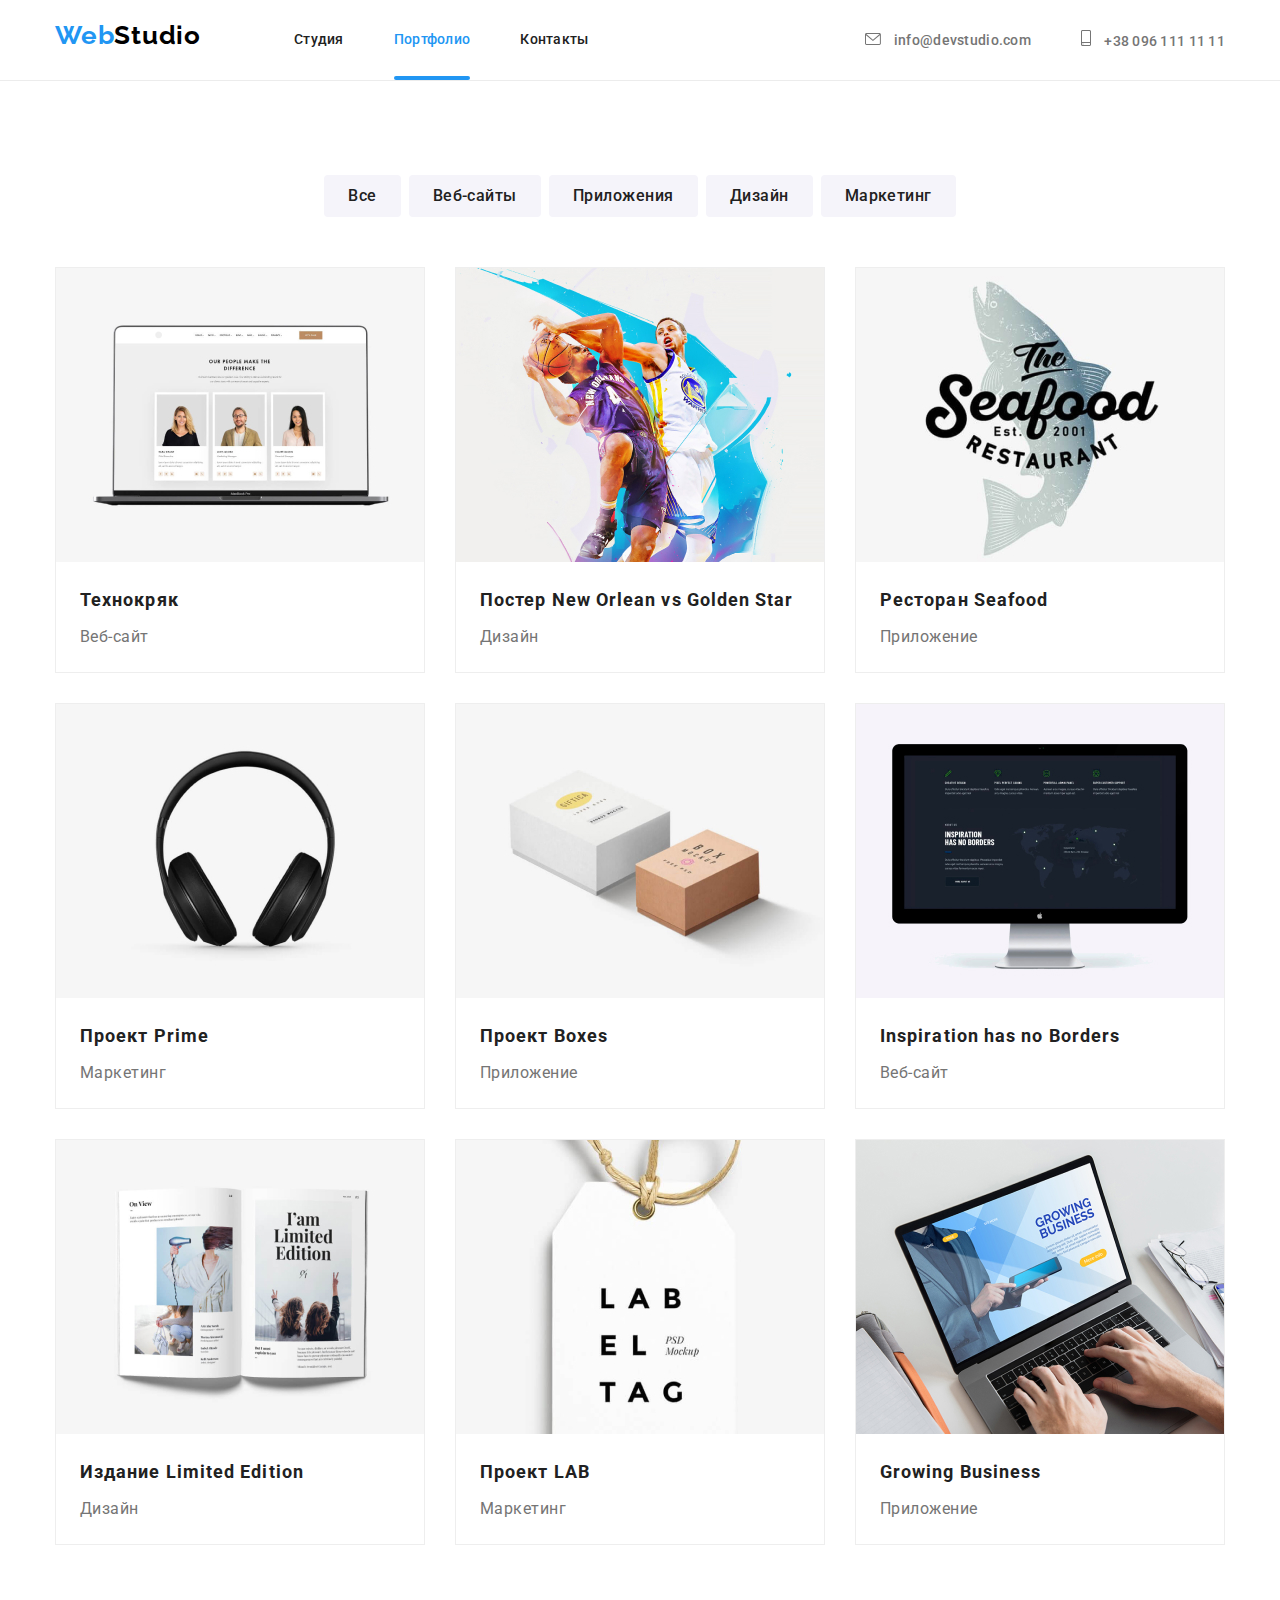
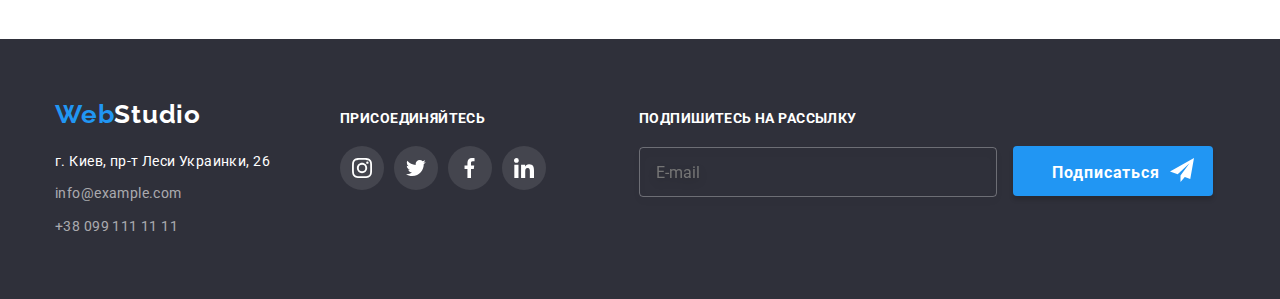
==== commit 7ec02d10: "Внедрение препроцессора SASS и переход к методологии БЭМ" ====
--- a/portfolio.html
+++ b/portfolio.html
@@ -14,37 +14,37 @@
       href="https://cdnjs.cloudflare.com/ajax/libs/modern-normalize/1.1.0/modern-normalize.min.css"
     />
     <link rel="stylesheet" href="./css/main.css" />
-    <!-- <link rel="stylesheet" href="./css/common.css" /> -->
+    <link rel="stylesheet" href="./sass/main.css" />
   </head>
   <body>
     <!-- Шапка сайта -->
     <header class="header">
       <div class="container header-container">
-        <nav class="flex-nav">
+        <nav class="header-nav">
           <a href="" class="logo-header"><span class="blue">Web</span>Studio</a>
           <ul class="header-list list">
-            <li class="item">
-              <a href="./index.html" class="nav-link">Студия</a>
-            </li>
-            <li class="item">
-              <a href="./portfolio.html" class="nav-link current">Портфолио</a>
-            </li>
-            <li class="item"><a href="" class="nav-link">Контакты</a></li>
+            <li class="header-list__item">
+              <a href="./index.html" class="header-list__link">Студия</a>
+            </li>
+            <li class="header-list__item">
+              <a href="./portfolio.html" class="header-list__link current">Портфолио</a>
+            </li>
+            <li class="header-list__item"><a href="" class="header-list__link">Контакты</a></li>
           </ul>
         </nav>
         <div class="contacts-container">
           <ul class="contacts-list list">
-            <li class="item">
-              <a href="mailto:info@devstudio.com" class="link">
-                <svg class="icon-envelope">
+            <li class="contacts-list__item">
+              <a href="mailto:info@devstudio.com" class="contacts-list__link">
+                <svg class="contacts-list__icon-envelope">
                   <use href="./images/icon-svg/sprite.svg#icon-envelope"></use>
                 </svg>
                 info@devstudio.com
               </a>
             </li>
-            <li class="item">
-              <a href="tel:+380961111111" class="link">
-                <svg class="icon-smartphone">
+            <li class="contacts-list__item">
+              <a href="tel:+380961111111" class="contacts-list__link">
+                <svg class="contacts-list__icon-smartphone">
                   <use href="./images/icon-svg/sprite.svg#icon-smartphone"></use>
                 </svg>
                 +38 096 111 11 11
@@ -57,150 +57,150 @@
 
     <!-- Секция Main -->
     <main>
-      <section class="section-padding">
+      <section class="section">
         <div class="container">
-          <ul class="section-margin">
-            <li class="blue-button link">
-              <button type="button" class="colour-button link">Все</button>
-            </li>
-            <li class="blue-button link">
-              <button type="button" class="colour-button link">Веб-сайты</button>
-            </li>
-            <li class="blue-button link">
-              <button type="button" class="colour-button link">Приложения</button>
-            </li>
-            <li class="blue-button link">
-              <button type="button" class="colour-button link">Дизайн</button>
-            </li>
-            <li class="blue-button link">
-              <button type="button" class="colour-button link">Маркетинг</button>
-            </li>
-          </ul>
-          <ul class="main-flex">
-            <li class="item">
-              <div class="galery-thumb">
-                <img src="./images/tech.jpg" alt="Технокряк" width="370px" />
-                <p class="thumb-text">
-                  Технокряк это современная площадка распространения коронавируса. Компании
-                  используют эту платформу для цифрового шпионажа и атак на защищённые сервера
-                  конкурентов.
-                </p>
-              </div>
-              <div class="main-padding">
-                <h3 class="heading-title">Технокряк</h3>
-                <p class="text-title">Веб-сайт</p>
-              </div>
-            </li>
-            <li class="item">
-              <div class="galery-thumb">
-                <img src="./images/neworlean.jpg" alt="Баскетбол" width="370px" />
-                <p class="thumb-text">
-                  Технокряк это современная площадка распространения коронавируса. Компании
-                  используют эту платформу для цифрового шпионажа и атак на защищённые сервера
-                  конкурентов.
-                </p>
-              </div>
-              <div class="main-padding">
-                <h3 class="heading-title">Постер New Orlean vs Golden Star</h3>
-                <p class="text-title">Дизайн</p>
-              </div>
-            </li>
-            <li class="item">
-              <div class="galery-thumb">
-                <img src="./images/seafood.jpg" alt="Рыба" width="370px" />
-                <p class="thumb-text">
-                  Технокряк это современная площадка распространения коронавируса. Компании
-                  используют эту платформу для цифрового шпионажа и атак на защищённые сервера
-                  конкурентов.
-                </p>
-              </div>
-              <div class="main-padding">
-                <h3 class="heading-title">Ресторан Seafood</h3>
-                <p class="text-title">Приложение</p>
-              </div>
-            </li>
-            <li class="item">
-              <div class="galery-thumb">
-                <img src="./images/prime.jpg" alt="Наушники" width="370px" />
-                <p class="thumb-text">
-                  Технокряк это современная площадка распространения коронавируса. Компании
-                  используют эту платформу для цифрового шпионажа и атак на защищённые сервера
-                  конкурентов.
-                </p>
-              </div>
-              <div class="main-padding">
-                <h3 class="heading-title">Проект Prime</h3>
-                <p class="text-title">Маркетинг</p>
-              </div>
-            </li>
-            <li class="item">
-              <div class="galery-thumb">
-                <img src="./images/boxes.jpg" alt="Коробка" width="370px" />
-                <p class="thumb-text">
-                  Технокряк это современная площадка распространения коронавируса. Компании
-                  используют эту платформу для цифрового шпионажа и атак на защищённые сервера
-                  конкурентов.
-                </p>
-              </div>
-              <div class="main-padding">
-                <h3 class="heading-title">Проект Boxes</h3>
-                <p class="text-title">Приложение</p>
-              </div>
-            </li>
-            <li class="item">
-              <div class="galery-thumb">
-                <img src="./images/borders.jpg" alt="Компьютер" width="370px" />
-                <p class="thumb-text">
-                  Технокряк это современная площадка распространения коронавируса. Компании
-                  используют эту платформу для цифрового шпионажа и атак на защищённые сервера
-                  конкурентов.
-                </p>
-              </div>
-              <div class="main-padding">
-                <h3 class="heading-title">Inspiration has no Borders</h3>
-                <p class="text-title">Веб-сайт</p>
-              </div>
-            </li>
-            <li class="item">
-              <div class="galery-thumb">
-                <img src="./images/edition.jpg" alt="Журнал" width="370px" />
-                <p class="thumb-text">
-                  Технокряк это современная площадка распространения коронавируса. Компании
-                  используют эту платформу для цифрового шпионажа и атак на защищённые сервера
-                  конкурентов.
-                </p>
-              </div>
-              <div class="main-padding">
-                <h3 class="heading-title">Издание Limited Edition</h3>
-                <p class="text-title">Дизайн</p>
-              </div>
-            </li>
-            <li class="item">
-              <div class="galery-thumb">
-                <img src="./images/lab.jpg" alt="Проект" />
-                <p class="thumb-text">
-                  Технокряк это современная площадка распространения коронавируса. Компании
-                  используют эту платформу для цифрового шпионажа и атак на защищённые сервера
-                  конкурентов.
-                </p>
-              </div>
-              <div class="main-padding">
-                <h3 class="heading-title">Проект LAB</h3>
-                <p class="text-title">Маркетинг</p>
-              </div>
-            </li>
-            <li class="item">
-              <div class="galery-thumb">
-                <img src="./images/growing.jpg" alt="Ноутбук" />
-                <p class="thumb-text">
-                  Технокряк это современная площадка распространения коронавируса. Компании
-                  используют эту платформу для цифрового шпионажа и атак на защищённые сервера
-                  конкурентов.
-                </p>
-              </div>
-              <div class="main-padding">
-                <h3 class="heading-title">Growing Business</h3>
-                <p class="text-title">Приложение</p>
+          <ul class="filter-button">
+            <li class="filter-button__item link">
+              <button type="button" class="filter-button__color link">Все</button>
+            </li>
+            <li class="filter-button__item link">
+              <button type="button" class="filter-button__color link">Веб-сайты</button>
+            </li>
+            <li class="filter-button__item link">
+              <button type="button" class="filter-button__color link">Приложения</button>
+            </li>
+            <li class="filter-button__item link">
+              <button type="button" class="filter-button__color link">Дизайн</button>
+            </li>
+            <li class="filter-button__item link">
+              <button type="button" class="filter-button__color link">Маркетинг</button>
+            </li>
+          </ul>
+          <ul class="gallery-list">
+            <li class="gallery-list__item">
+              <div class="gallery-list__thumb">
+                <img src="./images/gallery-section/tech.jpg" alt="Технокряк" width="370px" />
+                <p class="gallery-list__thumb-text">
+                  Технокряк это современная площадка распространения коронавируса. Компании
+                  используют эту платформу для цифрового шпионажа и атак на защищённые сервера
+                  конкурентов.
+                </p>
+              </div>
+              <div class="name__wrapper">
+                <h3 class="gallery-list__title">Технокряк</h3>
+                <p class="gallery-list__text">Веб-сайт</p>
+              </div>
+            </li>
+            <li class="gallery-list__item">
+              <div class="gallery-list__thumb">
+                <img src="./images/gallery-section/neworlean.jpg" alt="Баскетбол" width="370px" />
+                <p class="gallery-list__thumb-text">
+                  Технокряк это современная площадка распространения коронавируса. Компании
+                  используют эту платформу для цифрового шпионажа и атак на защищённые сервера
+                  конкурентов.
+                </p>
+              </div>
+              <div class="name__wrapper">
+                <h3 class="gallery-list__title">Постер New Orlean vs Golden Star</h3>
+                <p class="gallery-list__text">Дизайн</p>
+              </div>
+            </li>
+            <li class="gallery-list__item">
+              <div class="gallery-list__thumb">
+                <img src="./images/gallery-section/seafood.jpg" alt="Рыба" width="370px" />
+                <p class="gallery-list__thumb-text">
+                  Технокряк это современная площадка распространения коронавируса. Компании
+                  используют эту платформу для цифрового шпионажа и атак на защищённые сервера
+                  конкурентов.
+                </p>
+              </div>
+              <div class="name__wrapper">
+                <h3 class="gallery-list__title">Ресторан Seafood</h3>
+                <p class="gallery-list__text">Приложение</p>
+              </div>
+            </li>
+            <li class="gallery-list__item">
+              <div class="gallery-list__thumb">
+                <img src="./images/gallery-section/prime.jpg" alt="Наушники" width="370px" />
+                <p class="gallery-list__thumb-text">
+                  Технокряк это современная площадка распространения коронавируса. Компании
+                  используют эту платформу для цифрового шпионажа и атак на защищённые сервера
+                  конкурентов.
+                </p>
+              </div>
+              <div class="name__wrapper">
+                <h3 class="gallery-list__title">Проект Prime</h3>
+                <p class="gallery-list__text">Маркетинг</p>
+              </div>
+            </li>
+            <li class="gallery-list__item">
+              <div class="gallery-list__thumb">
+                <img src="./images/gallery-section/boxes.jpg" alt="Коробка" width="370px" />
+                <p class="gallery-list__thumb-text">
+                  Технокряк это современная площадка распространения коронавируса. Компании
+                  используют эту платформу для цифрового шпионажа и атак на защищённые сервера
+                  конкурентов.
+                </p>
+              </div>
+              <div class="name__wrapper">
+                <h3 class="gallery-list__title">Проект Boxes</h3>
+                <p class="gallery-list__text">Приложение</p>
+              </div>
+            </li>
+            <li class="gallery-list__item">
+              <div class="gallery-list__thumb">
+                <img src="./images/gallery-section/borders.jpg" alt="Компьютер" width="370px" />
+                <p class="gallery-list__thumb-text">
+                  Технокряк это современная площадка распространения коронавируса. Компании
+                  используют эту платформу для цифрового шпионажа и атак на защищённые сервера
+                  конкурентов.
+                </p>
+              </div>
+              <div class="name__wrapper">
+                <h3 class="gallery-list__title">Inspiration has no Borders</h3>
+                <p class="gallery-list__text">Веб-сайт</p>
+              </div>
+            </li>
+            <li class="gallery-list__item">
+              <div class="gallery-list__thumb">
+                <img src="./images/gallery-section/edition.jpg" alt="Журнал" width="370px" />
+                <p class="gallery-list__thumb-text">
+                  Технокряк это современная площадка распространения коронавируса. Компании
+                  используют эту платформу для цифрового шпионажа и атак на защищённые сервера
+                  конкурентов.
+                </p>
+              </div>
+              <div class="name__wrapper">
+                <h3 class="gallery-list__title">Издание Limited Edition</h3>
+                <p class="gallery-list__text">Дизайн</p>
+              </div>
+            </li>
+            <li class="gallery-list__item">
+              <div class="gallery-list__thumb">
+                <img src="./images/gallery-section/lab.jpg" alt="Проект" />
+                <p class="gallery-list__thumb-text">
+                  Технокряк это современная площадка распространения коронавируса. Компании
+                  используют эту платформу для цифрового шпионажа и атак на защищённые сервера
+                  конкурентов.
+                </p>
+              </div>
+              <div class="name__wrapper">
+                <h3 class="gallery-list__title">Проект LAB</h3>
+                <p class="gallery-list__text">Маркетинг</p>
+              </div>
+            </li>
+            <li class="gallery-list__item">
+              <div class="gallery-list__thumb">
+                <img src="./images/gallery-section/growing.jpg" alt="Ноутбук" />
+                <p class="gallery-list__thumb-text">
+                  Технокряк это современная площадка распространения коронавируса. Компании
+                  используют эту платформу для цифрового шпионажа и атак на защищённые сервера
+                  конкурентов.
+                </p>
+              </div>
+              <div class="name__wrapper">
+                <h3 class="gallery-list__title">Growing Business</h3>
+                <p class="gallery-list__text">Приложение</p>
               </div>
             </li>
           </ul>
@@ -212,53 +212,67 @@
     <footer class="foot">
       <div class="container footer-container">
         <div class="foot-container">
-          <a href="" class="logo-second"
+          <a href="" class="footer-logo"
             ><span class="blue">Web</span><span class="white">Studio</span></a
           >
-          <address class="adress">
-            <a href="https://goo.gl/maps/Da8S7tGWQW27He1X6" class="foot-title" target="_blank">
+          <address class="footer-adress">
+            <a
+              href="https://goo.gl/maps/Da8S7tGWQW27He1X6"
+              class="foot-adress__title"
+              target="_blank"
+            >
               г. Киев, пр-т Леси Украинки, 26</a
             >
-            <a href="mailto:info@example.com" class="link">info@example.com</a>
-            <a href="tel:+380991111111" class="link">+38 099 111 11 11</a>
+            <a href="mailto:info@example.com" class="footer-adress__link">info@example.com</a>
+            <a href="tel:+380991111111" class="footer-adress__link">+38 099 111 11 11</a>
           </address>
         </div>
-        <div class="follow-container">
+        <div class="follow__container">
           <p class="follow">Присоединяйтесь</p>
-          <ul class="follow-title">
-            <li class="follow-list">
-              <a href="" class="follow-icon"
-                ><svg class="network-icon">
-                  <use href="./images/icon-svg/sprite.svg#icon-instagram"></use></svg
-              ></a>
-            </li>
-            <li class="follow-list">
-              <a href="" class="follow-icon"
-                ><svg class="network-icon">
-                  <use href="./images/icon-svg/sprite.svg#icon-twitter"></use></svg
-              ></a>
-            </li>
-            <li class="follow-list">
-              <a href="" class="follow-icon"
-                ><svg class="network-icon">
-                  <use href="./images/icon-svg/sprite.svg#icon-facebook"></use></svg
-              ></a>
-            </li>
-            <li class="follow-list">
-              <a href="" class="follow-icon"
-                ><svg class="network-icon">
-                  <use href="./images/icon-svg/sprite.svg#icon-linkedin"></use></svg
-              ></a>
-            </li>
-          </ul>
-        </div>
-        <form class="follow-email-container">
-          <label for="mail" class="follow mail-text">Подпишитесь на рассылку</label>
-          <div class="btn-container">
-            <input type="email" name="mail" id="mail" class="follow-input" placeholder="E-mail" />
-            <button type="submit" class="follow-btn">
+          <ul class="follow-list">
+            <li class="follow-list__item">
+              <a href="" class="follow-list__link-icon"
+                ><svg class="follow-list__network-icon">
+                  <use href="./images/icon-svg/sprite.svg#icon-instagram"></use>
+                </svg>
+              </a>
+            </li>
+            <li class="follow-list__item">
+              <a href="" class="follow-list__link-icon"
+                ><svg class="follow-list__network-icon">
+                  <use href="./images/icon-svg/sprite.svg#icon-twitter"></use>
+                </svg>
+              </a>
+            </li>
+            <li class="follow-list__item">
+              <a href="" class="follow-list__link-icon"
+                ><svg class="follow-list__network-icon">
+                  <use href="./images/icon-svg/sprite.svg#icon-facebook"></use>
+                </svg>
+              </a>
+            </li>
+            <li class="follow-list__item">
+              <a href="" class="follow-list__link-icon"
+                ><svg class="follow-list__network-icon">
+                  <use href="./images/icon-svg/sprite.svg#icon-linkedin"></use>
+                </svg>
+              </a>
+            </li>
+          </ul>
+        </div>
+        <form class="subscribe">
+          <label for="mail" class="follow subscribe__text">Подпишитесь на рассылку</label>
+          <div class="btn__container">
+            <input
+              type="email"
+              name="mail"
+              id="mail"
+              class="subscribe__input"
+              placeholder="E-mail"
+            />
+            <button type="submit" class="subscribe__btn">
               Подписаться
-              <svg width="24" height="24" class="icon-send">
+              <svg width="24" height="24" class="subscribe__icon-send">
                 <use href="./images/icon-svg/new-sprite.svg#icon-icon-send"></use>
               </svg>
             </button>
--- a/css/main.css
+++ b/css/main.css
@@ -1,3 +1,4 @@
+@charset "UTF-8";
 /* Цвет основного текста #212121 */
 /* Вторичный цвет текста #757575 */
 /* Белый цвет #FFFFFF */
@@ -6,7 +7,6 @@
 /* Первичный цвет фона #FFFFFF */
 /* Вторичный цвет фона #2F303A */
 /* Третьичный цвет фона #F5F4FA */
-
 :root {
   --primary-text-color: #212121;
   --secondary-text-color: #757575;
@@ -18,26 +18,6 @@
   --button-color: #f5f4fa;
 }
 
-body {
-  background-color: var(--primary-white-color);
-  color: var(--primary-text-color);
-  font-family: Roboto, sans-serif;
-}
-/* Утилиты */
-ul {
-  list-style: none;
-  padding: 0;
-  margin: 0;
-}
-p {
-  margin: 0;
-}
-a {
-  text-decoration: none;
-}
-img {
-  display: block;
-}
 .visually-hidden {
   position: absolute;
   width: 1px;
@@ -49,6 +29,35 @@
   clip: rect(0 0 0 0);
 }
 
+body {
+  background-color: var(--primary-white-color);
+  color: var(--primary-text-color);
+  font-family: Roboto, sans-serif;
+}
+
+ul {
+  list-style: none;
+  padding: 0;
+  margin: 0;
+}
+
+p {
+  margin: 0;
+}
+
+a {
+  text-decoration: none;
+}
+
+img {
+  display: block;
+}
+
+.section {
+  padding-top: 94px;
+  padding-bottom: 94px;
+}
+
 .container {
   margin-left: auto;
   margin-right: auto;
@@ -56,229 +65,6 @@
   padding-left: 15px;
   padding-right: 15px;
   /* outline: 2px solid tomato; */
-}
-.section {
-  padding-top: 94px;
-  padding-bottom: 94px;
-}
-
-/* Шапка сайта */
-
-.header {
-  background-color: var(--primary-white-color);
-  border-bottom: 1px solid #ececec;
-}
-.header-container {
-  display: flex;
-  align-items: center;
-}
-.flex-nav {
-  display: flex;
-  align-items: baseline;
-}
-
-.logo-header {
-  color: #000000;
-
-  font-family: Raleway, sans-serif;
-  font-weight: 700;
-  font-size: 26px;
-  line-height: 1.19;
-  letter-spacing: 0.03em;
-  text-decoration: none;
-
-  margin-right: 93px;
-}
-.blue {
-  color: var(--accent-color);
-}
-.white {
-  color: var(--primary-white-color);
-}
-
-/* SVG-sprite header */
-
-.link {
-  display: flex;
-  align-items: center;
-  fill: var(--secondary-text-color);
-}
-.link:hover,
-.link:focus {
-  fill: var(--accent-color);
-}
-.icon-envelope {
-  width: 16px;
-  height: 12px;
-  fill: currentColor;
-  margin-right: 10px;
-}
-.icon-smartphone {
-  width: 10px;
-  height: 16px;
-  fill: currentColor;
-  margin-right: 10px;
-}
-
-/* Навигация */
-
-.header-list {
-  display: flex;
-}
-
-.header-list .item {
-  margin-right: 50px;
-}
-.header-list .item:last-child {
-  margin-right: 0;
-}
-
-.header-list .nav-link {
-  position: relative;
-  padding-top: 32px;
-  padding-bottom: 32px;
-  display: block;
-
-  color: var(--primary-text-color);
-
-  font-weight: 500;
-  font-size: 14px;
-  line-height: 1.14;
-  letter-spacing: 0.02em;
-  text-decoration: none;
-
-  transition: color 250ms cubic-bezier(0.4, 0, 0.2, 1);
-}
-.nav-link.current::after {
-  content: "";
-
-  position: absolute;
-  left: 0;
-  bottom: 0;
-  width: 100%;
-  height: 4px;
-
-  border-radius: 2px;
-  background-color: var(--accent-color);
-}
-.nav-link.current:hover::after {
-}
-.nav-link.current {
-  color: var(--accent-color);
-}
-
-.header-list .nav-link:hover,
-.header-list .nav-link:focus {
-  color: var(--accent-color);
-}
-
-button {
-  font-family: inherit;
-}
-
-/* Контакты */
-
-.contacts-container {
-  margin-left: auto;
-}
-.contacts-list {
-  display: flex;
-  align-items: center;
-}
-
-.contacts-list .item + .item {
-  margin-left: 50px;
-}
-
-/* .main {
-  display: flex;
-  align-items: center;
-} */
-
-.contacts-list .link {
-  color: var(--secondary-text-color);
-
-  font-weight: 500;
-  font-size: 14px;
-  line-height: 1.14;
-  letter-spacing: 0.02em;
-  text-decoration: none;
-
-  padding-top: 32px;
-  padding-bottom: 32px;
-
-  transition: color 250ms cubic-bezier(0.4, 0, 0.2, 1);
-}
-.contacts-list .link:hover,
-.contacts-list .link:focus {
-  color: var(--accent-color);
-}
-/* Шапка сайта конец */
-
-/* Hero */
-.hero {
-  background-color: #2f303a;
-
-  padding-top: 200px;
-  padding-bottom: 200px;
-
-  text-align: center;
-}
-/* Overlay */
-.overlay {
-  max-width: 1600px;
-  height: 600px;
-
-  margin-left: auto;
-  margin-right: auto;
-
-  background-size: cover;
-  background-repeat: no-repeat;
-  background-position: center;
-  background-image: linear-gradient(to right, rgba(47, 48, 58, 0.4), rgba(47, 48, 58, 0.4)),
-    url(../images/overlay.jpg);
-}
-.hero-title {
-  color: var(--primary-white-color);
-
-  font-weight: 900;
-  font-size: 44px;
-  line-height: 1.36;
-  letter-spacing: 0.06em;
-  text-transform: uppercase;
-  width: 696px;
-  height: 120px;
-  margin-left: auto;
-  margin-right: auto;
-
-  margin-top: 0px;
-  margin-bottom: 30px;
-}
-
-/* Button */
-.primary-button {
-  color: var(--primary-white-color);
-  background-color: var(--accent-color);
-
-  font-weight: 700;
-  font-size: 16px;
-  line-height: 30px;
-  align-items: center;
-  text-align: center;
-  letter-spacing: 0.06em;
-  border-radius: 4px;
-
-  padding: 10px 32px;
-  min-width: 200px;
-  border-color: transparent;
-  cursor: pointer;
-  transition: color 250ms cubic-bezier(0.4, 0, 0.2, 1) 250ms,
-    background-color 250ms cubic-bezier(0.4, 0, 0.2, 1);
-}
-.primary-button:hover,
-.primary-button:focus {
-  background-color: var(--primary-white-color);
-  color: var(--accent-color);
 }
 
 /* Модальное окно */
@@ -306,43 +92,40 @@
   transform: translate(-50%, -50%);
   border-radius: 10px;
   padding: 40px;
-
   min-width: 528px;
   min-height: 581px;
-
   background-color: var(--primary-white-color);
-
   transition: 500ms cubic-bezier(0.34, 1.56, 0.64, 1);
 }
 
-.button-close {
+.modal__button-close {
   position: absolute;
   top: 8px;
   right: 8px;
-
   width: 30px;
   height: 30px;
-
   border: 1px solid rgba(0, 0, 0, 0.1);
   border-radius: 50%;
   background-color: var(--primary-white-color);
   cursor: pointer;
 }
 
-.icon-close {
+.modal__button-close:hover {
+  fill: var(--accent-color);
+}
+
+.modal__button-close:focus {
+  fill: var(--accent-color);
+}
+
+.modal__icon-close {
   width: 11px;
   height: 11px;
   transition: fill 250ms cubic-bezier(0.4, 0, 0.2, 1);
 }
 
-.button-close:hover,
-.button-close:focus {
-  fill: var(--accent-color);
-}
-
 /* Разметка фона модалки */
-
-.form-item {
+.form-modal__item {
   font-family: Roboto;
   font-style: normal;
   font-weight: bold;
@@ -350,17 +133,17 @@
   line-height: 23px;
   text-align: center;
   letter-spacing: 0.03em;
-
   margin-bottom: 12px;
-
   color: var(--primary-text-color);
 }
-.form-field {
+
+.form__field {
   display: flex;
   flex-direction: column;
   margin-bottom: 10px;
 }
-.form-text {
+
+.form-modal__text {
   font-family: Roboto;
   text-align: left;
   font-style: normal;
@@ -369,36 +152,41 @@
   line-height: 0.85;
   letter-spacing: 0.01em;
   display: inline-block;
-
   color: var(--secondary-text-color);
-
   margin-bottom: 4px;
 }
-.form-textarea:hover,
-.form-textarea:focus {
-  border-color: var(--accent-color);
-}
-.form-input {
+
+.input__wrapper {
+  position: relative;
+}
+
+.form-modal__input {
   width: 448px;
   height: 40px;
   padding-left: 30px;
   border: 1px solid rgba(33, 33, 33, 0.2);
   border-radius: 4px;
   outline: none;
-  transition: border-color 250ms cubic-bezier(0.4, 0, 0.2, 1),
-    fill 250ms cubic-bezier(0.4, 0, 0.2, 1);
-}
-.form-input:hover,
-.form-input:focus {
+  transition: border-color 250ms cubic-bezier(0.4, 0, 0.2, 1), fill 250ms cubic-bezier(0.4, 0, 0.2, 1);
+}
+
+.form-modal__input:hover {
   border-color: var(--accent-color);
 }
-.form-input:hover + .icon-field {
+
+.form-modal__input:hover + .form-modal__icon {
   fill: var(--accent-color);
 }
-.input-wrapper {
-  position: relative;
-}
-.icon-field {
+
+.form-modal__input:focus {
+  border-color: var(--accent-color);
+}
+
+.form-modal__input:focus + .form-modal__icon {
+  fill: var(--accent-color);
+}
+
+.form-modal__icon {
   position: absolute;
   top: 50%;
   left: 0px;
@@ -407,35 +195,46 @@
   width: 18px;
   height: 18px;
 }
-.textarea-field {
+
+.textarea__field {
   display: flex;
   flex-direction: column;
 }
-.form-textarea {
+
+.form-modal__textarea {
   width: 448px;
   height: 120px;
   margin-bottom: 20px;
   padding: 12px 16px;
-
   border: 1px solid rgba(33, 33, 33, 0.2);
   border-radius: 4px;
   resize: none;
   outline: none;
 }
-.form-textarea::placeholder {
+
+.form-modal__textarea:hover {
+  border-color: var(--accent-color);
+}
+
+.form-modal__textarea:focus {
+  border-color: var(--accent-color);
+}
+
+.form-modal__textarea::placeholder {
   font-family: Roboto;
   font-style: normal;
   font-weight: normal;
   font-size: 12px;
   line-height: 0.85;
   letter-spacing: 0.01em;
-
   color: rgba(117, 117, 117, 0.5);
 }
-.input-policy:checked + .policy-form:after {
+
+.form-modal__input-policy:checked + .form-modal__policy-form:after {
   transform: translate(16px);
 }
-.policy-form {
+
+.form-modal__policy-form {
   position: relative;
   display: flex;
   align-items: center;
@@ -446,7 +245,8 @@
   letter-spacing: 0.03em;
   color: #757575;
 }
-.policy-form::before {
+
+.form-modal__policy-form::before {
   content: "";
   display: block;
   width: 40px;
@@ -455,7 +255,8 @@
   border-radius: 50px;
   margin-right: 5px;
 }
-.policy-form::after {
+
+.form-modal__policy-form::after {
   content: "";
   position: absolute;
   width: 18px;
@@ -467,18 +268,18 @@
   transition: transform 250ms cubic-bezier(0.4, 0, 0.2, 1);
 }
 
-.link-policy {
+.form-modal__link-policy {
   color: var(--accent-color);
   text-decoration: underline;
 }
-.form-btn {
+
+.form-modal__btn {
   font-family: Roboto;
   font-style: normal;
   font-weight: bold;
   font-size: 16px;
   line-height: 1.87;
   letter-spacing: 0.06em;
-
   padding: 10px 55px;
   color: var(--primary-white-color);
   background-color: var(--accent-color);
@@ -488,52 +289,263 @@
   cursor: pointer;
 }
 
-/* Конец Hero */
-
-/* Секция преимущества */
+.form-modal__btn:hover {
+  background-color: #2196f3;
+}
+
+.header {
+  background-color: var(--primary-white-color);
+  border-bottom: 1px solid #ececec;
+}
+
+.header-container {
+  display: flex;
+  align-items: center;
+}
+
+.header-nav {
+  display: flex;
+  align-items: baseline;
+}
+
+.logo-header {
+  color: #000000;
+  font-family: Raleway, sans-serif;
+  font-weight: 700;
+  font-size: 26px;
+  line-height: 1.19;
+  letter-spacing: 0.03em;
+  text-decoration: none;
+  margin-right: 93px;
+}
+
+.blue {
+  color: var(--accent-color);
+}
+
+.white {
+  color: var(--primary-white-color);
+}
+
+/* SVG-sprite header */
+.link {
+  display: flex;
+  align-items: center;
+  fill: var(--secondary-text-color);
+}
+
+.link:hover {
+  fill: var(--accent-color);
+}
+
+.link:focus {
+  fill: var(--accent-color);
+}
+
+/* Навигация */
+.header-list {
+  display: flex;
+}
+
+.header-list__item {
+  margin-right: 50px;
+}
+
+.header-list__item:last-child {
+  margin-right: 0;
+}
+
+.header-list__link {
+  position: relative;
+  padding-top: 32px;
+  padding-bottom: 32px;
+  display: block;
+  color: var(--primary-text-color);
+  font-weight: 500;
+  font-size: 14px;
+  line-height: 1.14;
+  letter-spacing: 0.02em;
+  text-decoration: none;
+  transition: color 250ms cubic-bezier(0.4, 0, 0.2, 1);
+}
+
+.header-list__link.current::after {
+  content: "";
+  position: absolute;
+  left: 0;
+  bottom: 0;
+  width: 100%;
+  height: 4px;
+  border-radius: 2px;
+  background-color: var(--accent-color);
+}
+
+.header-list__link.current {
+  color: var(--accent-color);
+}
+
+.header-list__link:hover {
+  color: var(--accent-color);
+}
+
+.header-list__link:focus {
+  color: var(--accent-color);
+}
+
+/* button {
+  font-family: inherit;
+} */
+/* Контакты */
+.contacts-container {
+  margin-left: auto;
+}
+
+.contacts-list {
+  display: flex;
+  align-items: center;
+}
+
+.contacts-list__item + .contacts-list__item {
+  margin-left: 50px;
+}
+
+.contacts-list__link {
+  color: var(--secondary-text-color);
+  font-weight: 500;
+  font-size: 14px;
+  line-height: 1.14;
+  letter-spacing: 0.02em;
+  text-decoration: none;
+  padding-top: 32px;
+  padding-bottom: 32px;
+  transition: color 250ms cubic-bezier(0.4, 0, 0.2, 1);
+}
+
+.contacts-list__link:hover {
+  color: var(--accent-color);
+}
+
+.contacts-list__link:focus {
+  color: var(--accent-color);
+}
+
+.contacts-list__icon-envelope {
+  width: 16px;
+  height: 12px;
+  fill: currentColor;
+  margin-right: 10px;
+}
+
+.contacts-list__icon-smartphone {
+  width: 10px;
+  height: 16px;
+  fill: currentColor;
+  margin-right: 10px;
+}
+
+.hero {
+  background-color: #2f303a;
+  padding-top: 200px;
+  padding-bottom: 200px;
+  text-align: center;
+}
+
+/* Overlay */
+.overlay {
+  max-width: 1600px;
+  height: 600px;
+  margin-left: auto;
+  margin-right: auto;
+  background-size: cover;
+  background-repeat: no-repeat;
+  background-position: center;
+  background-image: linear-gradient(to right, rgba(47, 48, 58, 0.4), rgba(47, 48, 58, 0.4)), url(../images/overlay-section/overlay.jpg);
+}
+
+.hero__title {
+  color: var(--primary-white-color);
+  font-weight: 900;
+  font-size: 44px;
+  line-height: 1.36;
+  letter-spacing: 0.06em;
+  text-transform: uppercase;
+  width: 696px;
+  height: 120px;
+  margin-left: auto;
+  margin-right: auto;
+  margin-top: 0px;
+  margin-bottom: 30px;
+}
+
+/* Button */
+.primary__button {
+  color: var(--primary-white-color);
+  background-color: var(--accent-color);
+  font-weight: 700;
+  font-size: 16px;
+  line-height: 30px;
+  align-items: center;
+  text-align: center;
+  letter-spacing: 0.06em;
+  border-radius: 4px;
+  padding: 10px 32px;
+  min-width: 200px;
+  border-color: transparent;
+  cursor: pointer;
+  transition: color 250ms cubic-bezier(0.4, 0, 0.2, 1) 250ms, background-color 250ms cubic-bezier(0.4, 0, 0.2, 1);
+}
+
+.primary__button:hover {
+  background-color: var(--primary-white-color);
+  color: var(--accent-color);
+}
+
+.primary__button:focus {
+  background-color: var(--primary-white-color);
+  color: var(--accent-color);
+}
 
 .peculiarities {
   padding-top: 94px;
 }
+
 .peculiarities-list {
   display: flex;
   align-items: center;
 }
 
-.peculiarities-item {
+.peculiarities-list__item {
   margin-right: 30px;
   width: 270px;
 }
-.peculiarities-item:last-child {
+
+.peculiarities-list__item:last-child {
   margin-right: 0;
 }
 
-.peculiarities-title {
+.peculiarities-list__title {
   color: var(--primary-text-color);
-
   font-weight: 700;
   font-size: 14px;
   line-height: 1.14;
   letter-spacing: 0.03em;
   text-transform: uppercase;
-
   margin-top: 0px;
   margin-bottom: 10px;
 }
 
-.peculiarities-text {
+.peculiarities-list__text {
   color: var(--secondary-text-color);
-
   font-weight: 400;
   font-size: 14px;
   line-height: 1.71;
   letter-spacing: 0.03em;
-
   margin-top: 0px;
   margin-bottom: 0px;
 }
+
 /* SVG-sprite benefits */
-.container-icon {
+.container__icon {
   display: flex;
   justify-content: center;
   align-items: center;
@@ -544,34 +556,18 @@
   margin-right: 30px;
   margin-bottom: 30px;
 }
-.container-icon:hover {
-  box-shadow: 0px 1px 1px rgba(0, 0, 0, 0.12), 0px 4px 4px rgba(0, 0, 0, 0.06),
-    1px 4px 6px rgba(0, 0, 0, 0.16);
-}
-.icon-antenna {
+
+.container__icon:hover {
+  box-shadow: 0px 1px 1px rgba(0, 0, 0, 0.12), 0px 4px 4px rgba(0, 0, 0, 0.06), 1px 4px 6px rgba(0, 0, 0, 0.16);
+}
+
+.peculiarities__icon {
   width: 70px;
   height: 70px;
   fill: inherit;
 }
-.icon-clock {
-  width: 70px;
-  height: 70px;
-  fill: inherit;
-}
-.icon-diagram {
-  width: 70px;
-  height: 70px;
-  fill: inherit;
-}
-.icon-astronaut {
-  width: 70px;
-  height: 70px;
-  fill: inherit;
-}
-/* Конец секции преимущества */
-
-/* Секция чем мы занимаемся */
-.work-title {
+
+.work__title {
   font-family: Roboto;
   font-style: normal;
   font-weight: 700;
@@ -579,31 +575,32 @@
   line-height: 1.16;
   text-align: center;
   letter-spacing: 0.03em;
-
   margin-top: 0px;
   margin-bottom: 50px;
 }
+
 .work-list {
   display: flex;
   justify-content: center;
   align-items: center;
 }
-.work-list > .item {
+
+.work-list__item {
   margin-right: 30px;
   position: relative;
 }
-.work-list > .item:last-child {
+
+.work-list__item:last-child {
   margin-right: 0;
 }
-.work-annexes {
+
+.work-list__annexes {
   position: absolute;
   right: 0;
   left: 0;
   bottom: 0;
-
   padding: 27px 82px;
   margin: 0;
-
   font-family: Roboto;
   font-style: normal;
   font-weight: bold;
@@ -612,67 +609,64 @@
   text-align: center;
   letter-spacing: 0.03em;
   text-transform: uppercase;
-
   background-color: rgba(47, 48, 58, 0.8);
   color: var(--primary-white-color);
 }
 
-/* Секция Наша Команда */
 .team {
   background-color: #f5f4fa;
 }
-.command-title {
+
+.command__title {
   color: var(--primary-text-color);
-
   font-weight: 700;
   font-size: 36px;
   line-height: 1.16;
   text-align: center;
   letter-spacing: 0.03em;
-
   margin-top: 0;
   margin-bottom: 50px;
 }
+
 .leader-list {
   display: flex;
   justify-content: center;
   align-items: center;
-
   color: var(--secondary-text-color);
-
   font-weight: 400;
   font-size: 16px;
   line-height: 1.18;
   letter-spacing: 0.03em;
 }
-.leader-list > .item {
+
+.leader-list__item {
   text-align: center;
   margin-right: 30px;
-
   background-color: #ffffff;
-  box-shadow: 0px 1px 3px rgba(0, 0, 0, 0.12), 0px 1px 1px rgba(0, 0, 0, 0.14),
-    0px 2px 1px rgba(0, 0, 0, 0.2);
+  box-shadow: 0px 1px 3px rgba(0, 0, 0, 0.12), 0px 1px 1px rgba(0, 0, 0, 0.14), 0px 2px 1px rgba(0, 0, 0, 0.2);
   border-radius: 0px 0px 4px 4px;
 }
-.leader-list > .item:last-child {
+
+.leader-list__item:last-child {
   margin-right: 0;
 }
-.team-padding {
+
+.team__padding {
   padding-top: 30px;
   padding-bottom: 30px;
 }
-.team-title {
+
+.leader-list__title {
   color: var(--primary-text-color);
-
   font-weight: 500;
   font-size: 16px;
   line-height: 1.18;
   letter-spacing: 0.03em;
   margin-top: 0;
-
   margin-bottom: 10px;
 }
-.team-text {
+
+.leader-list__text {
   font-weight: normal;
   font-size: 16px;
   line-height: 1.18;
@@ -681,16 +675,18 @@
   color: var(--secondary-text-color);
 }
 
-.icon-item + .icon-item {
-  margin-left: 10px;
-}
 /* SVG-sprite our team */
 .team-network {
   display: flex;
   justify-content: center;
   align-items: center;
 }
-.link-social {
+
+.team-network__item + .team-network__item {
+  margin-left: 10px;
+}
+
+.team-network__social {
   color: var(--primaty-icon-color);
   border-radius: 50%;
   width: 44px;
@@ -699,24 +695,26 @@
   justify-content: center;
   align-items: center;
   margin-top: 16px;
-  transition: color 250ms cubic-bezier(0.4, 0, 0.2, 1),
-    background-color 250ms cubic-bezier(0.4, 0, 0.2, 1);
-}
-
-.link-social:hover,
-.link-social:focus {
+  transition: color 250ms cubic-bezier(0.4, 0, 0.2, 1), background-color 250ms cubic-bezier(0.4, 0, 0.2, 1);
+}
+
+.team-network__social:hover {
   background-color: var(--accent-color);
   color: var(--primary-white-color);
 }
-.social-icon {
+
+.team-network__social:focus {
+  background-color: var(--accent-color);
+  color: var(--primary-white-color);
+}
+
+.team-network__icon {
   fill: currentColor;
   width: 20px;
   height: 20px;
 }
-/* Конец секции Наша Команда */
-
-/* Секция клиенты */
-.client-title {
+
+.client__title {
   font-weight: 700;
   font-size: 36px;
   line-height: 1.16;
@@ -724,15 +722,16 @@
   letter-spacing: 0.03em;
   margin-top: 0;
   margin-bottom: 50px;
-
   color: var(--primary-text-color);
 }
+
 .clients-list {
   display: flex;
   justify-content: center;
   align-items: center;
 }
-.clients-link {
+
+.clients-list__link {
   color: var(--primaty-icon-color);
   border: 1px solid var(--primaty-icon-color);
   border-radius: 4px;
@@ -742,49 +741,169 @@
   justify-content: center;
   align-items: center;
   margin-right: 30px;
-  transition: color 250ms cubic-bezier(0.4, 0, 0.2, 1),
-    border-color 250ms cubic-bezier(0.4, 0, 0.2, 1);
-}
-.clients-link:hover,
-.clients-link:focus {
+  transition: color 250ms cubic-bezier(0.4, 0, 0.2, 1), border-color 250ms cubic-bezier(0.4, 0, 0.2, 1);
+}
+
+.clients-list__link:hover {
   color: var(--accent-color);
   border-color: var(--accent-color);
 }
-.clients-icon {
+
+.clients-list__link:focus {
+  color: var(--accent-color);
+  border-color: var(--accent-color);
+}
+
+.clients-list__icon {
   fill: currentColor;
   width: 106px;
   height: 60px;
 }
+
 /* SVG-sprite clients */
-
-.icon-clients {
-  color: var(--primaty-icon-color);
-  border: 1px solid var(--primaty-icon-color);
-  border-radius: 4px;
-  width: 170px;
-  height: 92px;
-  display: flex;
-  justify-content: center;
-  align-items: center;
-  margin-right: 30px;
-}
-.icon-clients:hover,
-.icon-clients:focus {
-  color: var(--accent-color);
-  border-color: var(--accent-color);
-}
 .icon-company {
   fill: currentColor;
   width: 106px;
   height: 60px;
 }
-/* Конец секции клиенты */
-
-/* Футер */
-
-.logo-second {
+
+/* Portfolio */
+/* Кнопки */
+.filter-button {
+  display: flex;
+  justify-content: center;
+  align-items: center;
+  margin-bottom: 50px;
+}
+
+.filter-button__item + .filter-button__item {
+  margin-left: 8px;
+}
+
+.filter-button__item .link:hover,
+.filter-button__item.link:focus {
+  color: var(--primary-white-color);
+  background-color: var(--accent-color);
+  box-shadow: 0px 3px 1px rgba(0, 0, 0, 0.1), 0px 1px 2px rgba(0, 0, 0, 0.08), 0px 2px 2px rgba(0, 0, 0, 0.12);
+}
+
+.filter-button__color {
+  color: var(--primary-text-color);
+  background-color: var(--button-color);
+  font-style: normal;
+  font-weight: 500;
+  font-size: 16px;
+  line-height: 1.62;
+  letter-spacing: 0.03em;
+  padding: 6px 22px;
+  border-radius: 4px;
+  transition: box-shadow 250ms cubic-bezier(0.4, 0, 0.2, 1), color 250ms cubic-bezier(0.4, 0, 0.2, 1), background-color 250ms cubic-bezier(0.4, 0, 0.2, 1);
+  border-color: var(--button-color);
+  display: inline-block;
+  border-color: transparent;
+  cursor: pointer;
+}
+
+/* Секция Галерея */
+/* ovelay gallery */
+.gallery-list {
+  display: flex;
+  flex-wrap: wrap;
+  justify-content: center;
+  align-items: center;
+}
+
+.gallery-list > .gallery-list__item {
+  width: calc((100% - 60px) / 3);
+  margin-right: 30px;
+  margin-bottom: 30px;
+  transition: box-shadow 250ms cubic-bezier(0.4, 0, 0.2, 1);
+  border: 1px solid #eeeeee;
+}
+
+.gallery-list > .gallery-list__item:hover {
+  box-shadow: 0px 1px 1px rgba(0, 0, 0, 0.12), 0px 4px 4px rgba(0, 0, 0, 0.06), 1px 4px 6px rgba(0, 0, 0, 0.16);
+}
+
+.gallery-list > .gallery-list__item:hover .gallery-list__thumb-text {
+  transform: translatey(0%);
+}
+
+.gallery-list > .gallery-list__item:nth-child(3n) {
+  margin-right: 0;
+}
+
+.gallery-list > .gallery-list__item:nth-last-child(-n + 3) {
+  margin-bottom: 0;
+}
+
+.gallery-list__thumb {
+  position: relative;
+  overflow: hidden;
+}
+
+.gallery-list__thumb-text {
+  position: absolute;
+  top: 0;
+  left: 0;
+  width: 100%;
+  height: 100%;
+  padding: 63px 24px;
+  margin: 0;
+  font-family: Roboto;
+  font-style: normal;
+  font-weight: normal;
+  font-size: 18px;
+  line-height: 1.56;
+  letter-spacing: 0.03em;
+  color: var(--primary-white-color);
+  background-color: rgba(33, 150, 243, 0.9);
+  transform: translatey(-100%);
+  transition: transform 250ms cubic-bezier(0.4, 0, 0.2, 1);
+}
+
+.name__wrapper {
+  padding-top: 20px;
+  padding-bottom: 20px;
+  padding-left: 24px;
+  padding-right: 24px;
+}
+
+.gallery-list__title {
+  color: var(--primary-text-color);
+  font-style: normal;
+  font-weight: 700;
+  font-size: 18px;
+  line-height: 2;
+  letter-spacing: 0.06em;
+  margin-top: 0;
+  margin-bottom: 4px;
+}
+
+.gallery-list__text {
+  color: var(--secondary-text-color);
+  font-style: normal;
+  font-weight: 400;
+  font-size: 16px;
+  line-height: 1.87;
+  letter-spacing: 0.03em;
+  margin-top: 0;
+  margin-bottom: 0;
+}
+
+.foot {
+  background-color: #2f303a;
+  padding-top: 60px;
+  padding-bottom: 60px;
+}
+
+.footer-container {
+  align-items: baseline;
+  display: flex;
+}
+
+.footer-logo {
   color: #000000;
-
   font-family: Raleway, sans-serif;
   font-weight: 700;
   font-size: 26px;
@@ -792,39 +911,27 @@
   letter-spacing: 0.03em;
   text-decoration: none;
 }
-.foot {
-  background-color: #2f303a;
-
-  padding-top: 60px;
-  padding-bottom: 60px;
-}
-.foot-title {
-  color: var(--primary-white-color);
-
+
+.footer-adress {
+  color: var(--contact-color);
+  display: flex;
+  flex-direction: column;
+  align-items: baseline;
+}
+
+.foot-adress__title {
+  color: var(--primary-white-color);
   font-family: Roboto;
   font-style: normal;
   font-weight: 400;
   font-size: 14px;
   line-height: 1.71;
   letter-spacing: 0.03em;
-
   margin-top: 20px;
   margin-bottom: 9px;
 }
 
-.adress {
-  color: var(--contact-color);
-
-  display: flex;
-  flex-direction: column;
-  align-items: baseline;
-}
-
-.adress .link:hover,
-.adress .link:focus {
-  color: var(--accent-color);
-}
-.adress .link {
+.footer-adress__link {
   color: var(--contact-color);
   font-family: Roboto;
   font-style: normal;
@@ -835,16 +942,23 @@
   text-decoration: none;
   transition: color 250ms cubic-bezier(0.4, 0, 0.2, 1);
 }
-.adress > .link {
+
+.footer-adress__link:hover {
+  color: var(--accent-color);
+}
+
+.footer-adress__link:focus {
+  color: var(--accent-color);
+}
+
+.footer-adress__link {
   margin-bottom: 9px;
 }
-.adress > .link:last-child {
+
+.footer-adress__link:last-child {
   margin-bottom: 0;
 }
-.footer-container {
-  align-items: baseline;
-  display: flex;
-}
+
 /* Присоединяйтесь */
 .follow {
   font-family: Roboto;
@@ -859,12 +973,21 @@
 }
 
 /* SVG-icon follow */
-.follow-title {
+.follow__container {
+  margin-left: 70px;
+}
+
+.follow-list {
   display: flex;
   justify-content: center;
   align-items: center;
 }
-.follow-icon {
+
+.follow-list__item + .follow-list__item {
+  margin-left: 10px;
+}
+
+.follow-list__link-icon {
   width: 44px;
   height: 44px;
   border-radius: 50%;
@@ -876,32 +999,31 @@
   transition: background-color 250ms cubic-bezier(0.4, 0, 0.2, 1);
 }
 
-.follow-icon:hover,
-.follow-icon:focus {
+.follow-list__link-icon:hover {
   background-color: var(--accent-color);
 }
-.follow-list + .follow-list {
-  margin-left: 10px;
-}
-
-.network-icon {
+
+.follow-list__link-icon:focus {
+  background-color: var(--accent-color);
+}
+
+.follow-list__network-icon {
   fill: currentColor;
   width: 20px;
   height: 20px;
 }
-.follow-container {
-  margin-left: 70px;
-}
-
-.follow-email-container {
+
+.subscribe {
   display: flex;
   flex-direction: column;
   margin-left: 93px;
 }
-.mail-text {
+
+.subscribe__text {
   width: 219px;
 }
-.follow-input {
+
+.subscribe__input {
   width: 358px;
   height: 50px;
   padding: 15px 16px;
@@ -911,9 +1033,10 @@
   background-color: transparent;
   margin-right: 12px;
   outline: transparent;
-  color: red;
-}
-.follow-btn {
+  color: var(--accent-color);
+}
+
+.subscribe__btn {
   position: relative;
   font-family: Roboto;
   font-style: normal;
@@ -933,143 +1056,8 @@
   cursor: pointer;
 }
 
-.icon-send {
+.subscribe__icon-send {
   position: absolute;
   margin-left: 10px;
 }
-/* Portfolio */
-
-/* Кнопки */
-.section-margin > .blue-button + .blue-button {
-  margin-left: 8px;
-}
-
-.colour-button {
-  color: var(--primary-text-color);
-  background-color: var(--button-color);
-
-  font-style: normal;
-  font-weight: 500;
-  font-size: 16px;
-  line-height: 1.62;
-  letter-spacing: 0.03em;
-  padding: 6px 22px;
-  border-radius: 4px;
-  transition: box-shadow 250ms cubic-bezier(0.4, 0, 0.2, 1),
-    color 250ms cubic-bezier(0.4, 0, 0.2, 1), background-color 250ms cubic-bezier(0.4, 0, 0.2, 1);
-  border-color: var(--button-color);
-
-  display: inline-block;
-  border-color: transparent;
-  cursor: pointer;
-}
-.blue-button .link:hover,
-.blue-button .link:focus {
-  color: var(--primary-white-color);
-  background-color: var(--accent-color);
-  box-shadow: 0px 3px 1px rgba(0, 0, 0, 0.1), 0px 1px 2px rgba(0, 0, 0, 0.08),
-    0px 2px 2px rgba(0, 0, 0, 0.12);
-}
-
-/* Секция Галерея */
-/* ovelay gallery */
-
-.galery-thumb {
-  position: relative;
-  overflow: hidden;
-}
-
-.thumb-text {
-  position: absolute;
-  top: 0;
-  left: 0;
-  width: 100%;
-  height: 100%;
-
-  padding: 63px 24px;
-  margin: 0;
-
-  font-family: Roboto;
-  font-style: normal;
-  font-weight: normal;
-  font-size: 18px;
-  line-height: 1.56;
-  letter-spacing: 0.03em;
-
-  color: var(--primary-white-color);
-  background-color: rgba(33, 150, 243, 0.9);
-
-  transform: translatey(-100%);
-  transition: transform 250ms cubic-bezier(0.4, 0, 0.2, 1);
-}
-
-.main-flex {
-  display: flex;
-  flex-wrap: wrap;
-  justify-content: center;
-  align-items: center;
-}
-.main-flex > .item {
-  width: calc((100% - 60px) / 3);
-  margin-right: 30px;
-  margin-bottom: 30px;
-  transition: box-shadow 250ms cubic-bezier(0.4, 0, 0.2, 1);
-
-  border: 1px solid #eeeeee;
-}
-
-.main-flex > .item:hover {
-  box-shadow: 0px 1px 1px rgba(0, 0, 0, 0.12), 0px 4px 4px rgba(0, 0, 0, 0.06),
-    1px 4px 6px rgba(0, 0, 0, 0.16);
-}
-.main-flex > .item:hover .thumb-text {
-  transform: translatey(0%);
-}
-
-.main-flex > .item:nth-child(3n) {
-  margin-right: 0;
-}
-.main-flex > .item:nth-last-child(-n + 3) {
-  margin-bottom: 0;
-}
-
-.heading-title {
-  color: var(--primary-text-color);
-
-  font-style: normal;
-  font-weight: 700;
-  font-size: 18px;
-  line-height: 2;
-  letter-spacing: 0.06em;
-  margin-top: 0;
-  margin-bottom: 4px;
-}
-.text-title {
-  color: var(--secondary-text-color);
-
-  font-style: normal;
-  font-weight: 400;
-  font-size: 16px;
-  line-height: 1.87;
-  letter-spacing: 0.03em;
-  margin-top: 0;
-  margin-bottom: 0;
-}
-.main-padding {
-  padding-top: 20px;
-  padding-bottom: 20px;
-  padding-left: 24px;
-  padding-right: 24px;
-}
-
-.section-padding {
-  padding-top: 94px;
-  padding-bottom: 94px;
-}
-
-.section-margin {
-  display: flex;
-  justify-content: center;
-  align-items: center;
-  margin-bottom: 50px;
-}
+/*# sourceMappingURL=main.css.map */--- a/sass/main.css
+++ b/sass/main.css
@@ -0,0 +1,25 @@
+/* Утилиты */
+
+/* Шапка сайта */
+
+/* Шапка сайта конец */
+
+/* Hero */
+
+/* Конец Hero */
+
+/* Секция преимущества */
+
+/* Конец секции преимущества */
+
+/* Секция чем мы занимаемся */
+
+/* Секция Наша Команда */
+
+/* Конец секции Наша Команда */
+
+/* Секция клиенты */
+
+/* Конец секции клиенты */
+
+/* Футер */
